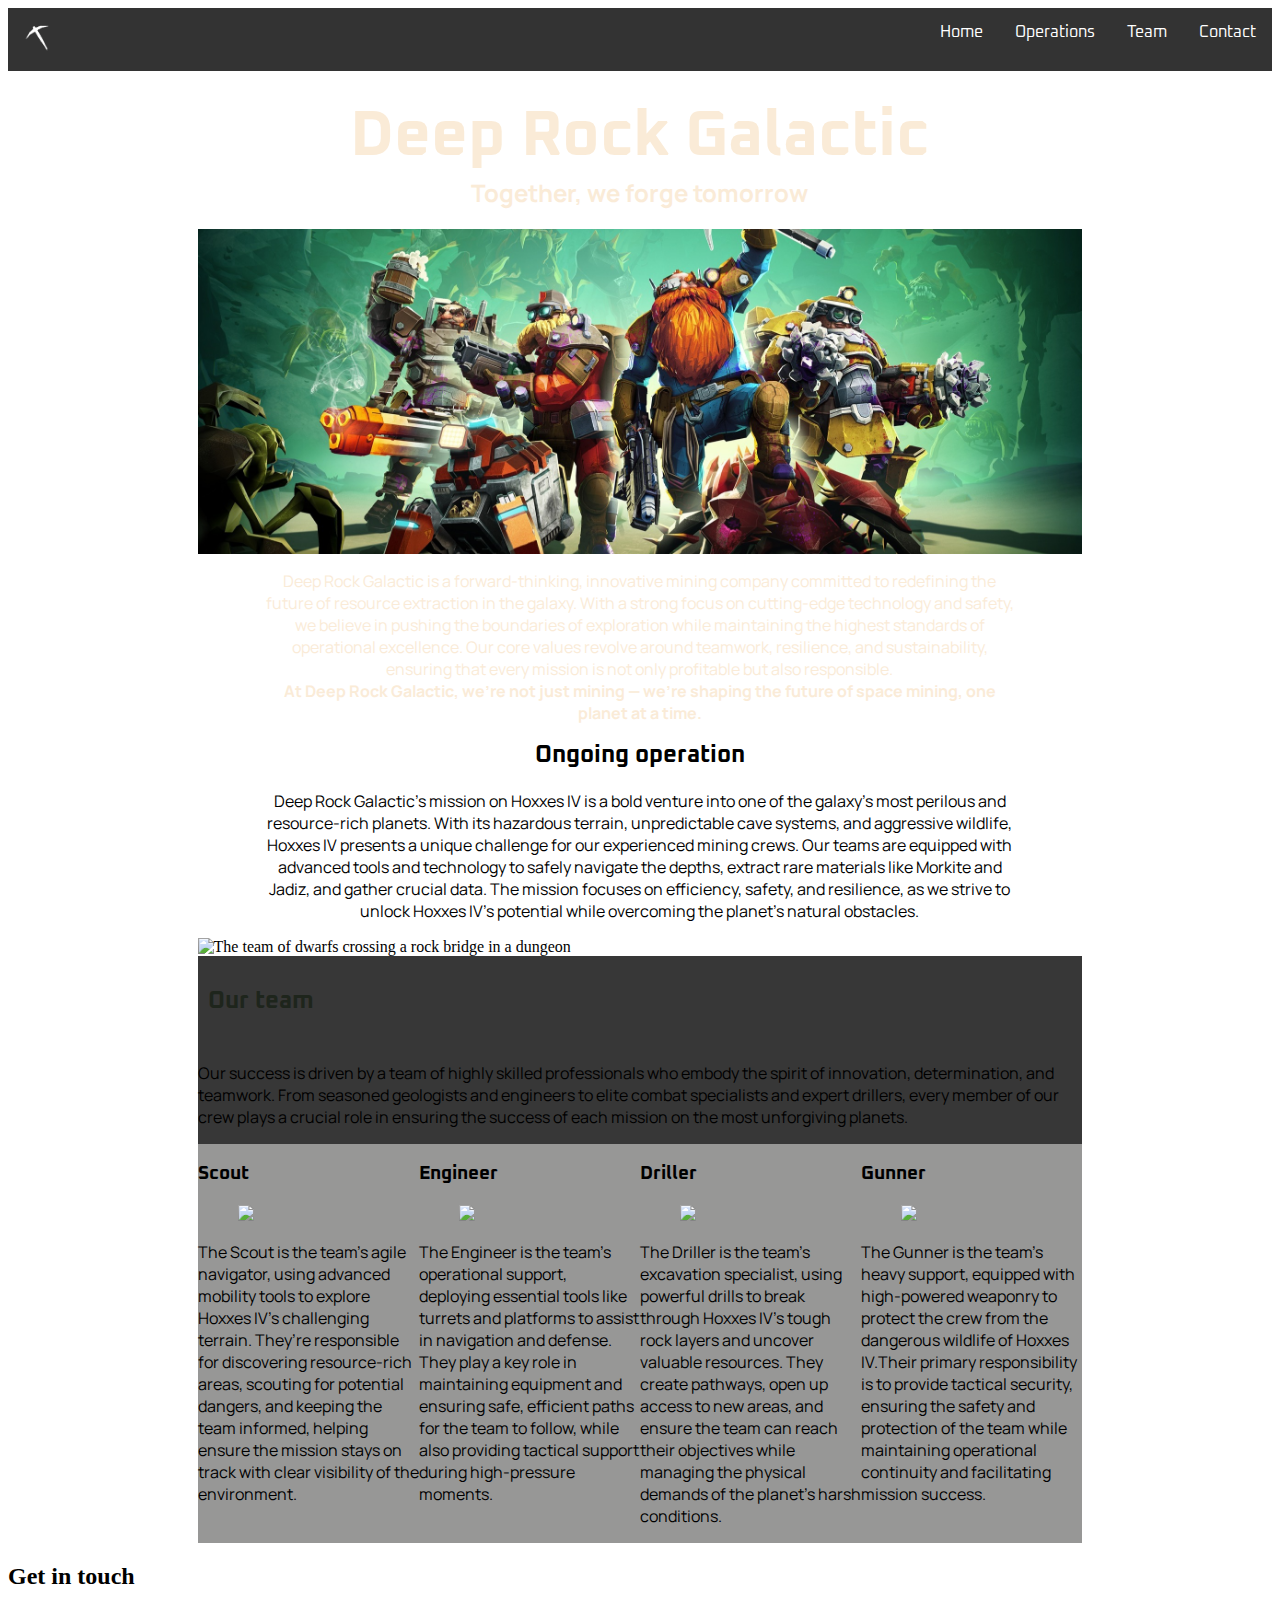
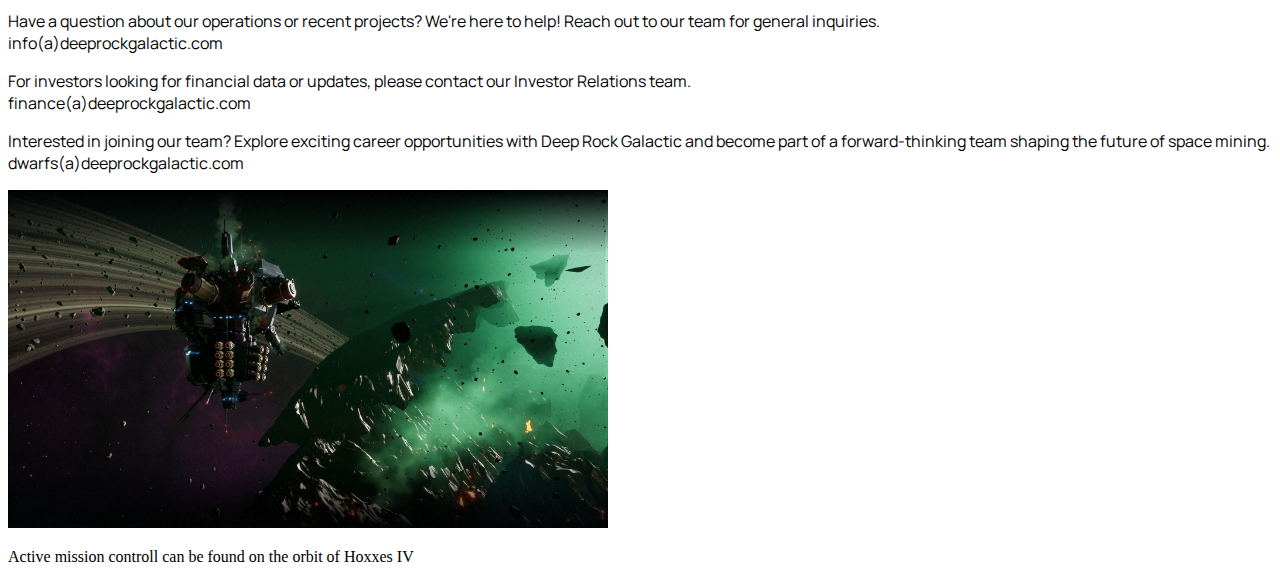
==== index.html @ 721baa06 "article, section" ====
<!DOCTYPE html>
<html lang="en">
  <head>
    <link rel="stylesheet" href="style.css" />
    <meta charset="UTF-8" />
    <meta name="viewport" content="width=device-width, initial-scale=1.0" />
    <link rel="preconnect" href="https://fonts.googleapis.com" />
    <link rel="preconnect" href="https://fonts.gstatic.com" crossorigin />
    <link
      href="https://fonts.googleapis.com/css2?family=Manrope:wght@200..800&family=Oxanium:wght@200..800&display=swap"
      rel="stylesheet"
    />
    <title>Document</title>
  </head>
  <body>

    <!--nav bar-->
    <ul>
      <li class="navlinks"><a href="#contact">Contact</a></li>
      <li class="navlinks"><a href="#team">Team</a></li>
      <li class="navlinks"><a href="#operation">Operations</a></li>
      <li class="navlinks"><a href="#deeprock">Home</a></li>
      <li class="navlinks" style="float: left">
        <a class="logo" href="#deeprock"><img src="logo.png" height="30px" /></a>
      </li>
    </ul>
    <!--header & top img-->
    <div class="header">
      <h1 id="deeprock">Deep Rock Galactic</h1>
      <h2 id="together">Together, we forge tomorrow</h2>
    </div>

    <img
      class="headerpic"
      src="cover05.jpg"
      width="70%"
      alt="Dwarfs of Deep Rock Galactic posing together"
    />
    <!--content-->
    <div class="about">
      <p class="p1">
        Deep Rock Galactic is a forward-thinking, innovative mining company
        committed to redefining the future of resource extraction in the galaxy.
        With a strong focus on cutting-edge technology and safety, we believe in
        pushing the boundaries of exploration while maintaining the highest
        standards of operational excellence. Our core values revolve around
        teamwork, resilience, and sustainability, ensuring that every mission is
        not only profitable but also responsible.
        <br /><strong
          >At Deep Rock Galactic, we’re not just mining — we’re shaping the
          future of space mining, one planet at a time.</strong
        >
      </p>
    </div>
    <h2 id="operation">Ongoing operation</h2>
    <div class="operation">  <p class="p1">
      Deep Rock Galactic's mission on Hoxxes IV is a bold venture into one of
      the galaxy's most perilous and resource-rich planets. With its hazardous
      terrain, unpredictable cave systems, and aggressive wildlife, Hoxxes IV
      presents a unique challenge for our experienced mining crews. Our teams
      are equipped with advanced tools and technology to safely navigate the
      depths, extract rare materials like Morkite and Jadiz, and gather crucial
      data. The mission focuses on efficiency, safety, and resilience, as we
      strive to unlock Hoxxes IV's potential while overcoming the planet’s
      natural obstacles.
    </p></div>


    <img
            class="teampic"
            src="team02.jpg"
            width="70%"
            alt="The team of dwarfs crossing a rock bridge in a dungeon"
    />
    <section class="team_section">
      <h2 id="team">Our team</h2>
      <p class="p1">
        Our success is driven by a team of highly skilled professionals who embody
        the spirit of innovation, determination, and teamwork. From seasoned
        geologists and engineers to elite combat specialists and expert drillers,
        every member of our crew plays a crucial role in ensuring the success of
        each mission on the most unforgiving planets.
      </p>

    <article>
      <h3 class="team">Scout</h3>
        <figure>
            <img src="scout01.PNG">
        </figure>
        <p class="p2">
            The Scout is the team’s agile navigator, using advanced mobility tools to
            explore Hoxxes IV’s challenging terrain. They’re responsible for
            discovering resource-rich areas, scouting for potential dangers, and
            keeping the team informed, helping ensure the mission stays on track with
            clear visibility of the environment.
        </p></article>
  <article>
    <h3 class="team">Engineer</h3>
    <figure>
      <img src="engineer01.png">
    </figure>
    <p class="p2">
      The Engineer is the team’s operational support, deploying essential tools
      like turrets and platforms to assist in navigation and defense. They play
      a key role in maintaining equipment and ensuring safe, efficient paths for
      the team to follow, while also providing tactical support during
      high-pressure moments.
    </p>
  </article>

      <article>
        <h3 class="team">Driller</h3>
        <figure>
          <img src="driller01.PNG">
        </figure>
        <p class="p2">
          The Driller is the team’s excavation specialist, using powerful drills to
          break through Hoxxes IV’s tough rock layers and uncover valuable
          resources. They create pathways, open up access to new areas, and ensure
          the team can reach their objectives while managing the physical demands of
          the planet’s harsh conditions.
        </p></article>
  <article>
    <h3 class="team">Gunner</h3>
    <figure>
      <img src="gunner01.PNG">
    </figure>
    <p class="p2">
      The Gunner is the team’s heavy support, equipped with high-powered
      weaponry to protect the crew from the dangerous wildlife of Hoxxes
      IV.Their primary responsibility is to provide tactical security, ensuring
      the safety and protection of the team while maintaining operational
      continuity and facilitating mission success.
    </p></article>

    </section>

    <section class="contact">
      <h2 id="contact">Get in touch</h2>
      <p class="p1">
        Have a question about our operations or recent projects? We're here to
        help! Reach out to our team for general inquiries.<br />info(a)deeprockgalactic.com
      </p>
      <p class="p1">
        For investors looking for financial data or updates, please contact our
        Investor Relations team.<br />finance(a)deeprockgalactic.com
      </p>
      <p class="p1">
        Interested in joining our team? Explore exciting career opportunities with
        Deep Rock Galactic and become part of a forward-thinking team shaping the
        future of space mining.<br />dwarfs(a)deeprockgalactic.com
      </p>
      <img
              src="cover02.jpg"
              width="600px"
              alt="Deep Rock Galactic Spacerig is located on the orbit of Hoxxes IV"
      />
      <p class="smallprint">
        Active mission controll can be found on the orbit of Hoxxes IV
      </p>
    </section>

  </body>
</html>
---- style.css ----
body {
  background-image: url("background02.jpg");
  background-repeat: repeat;
}
ul {
  list-style-type: none;
  margin: 0;
  padding: 0;
  overflow: hidden;
  background-color: #333;
}

li.navlinks {
  float: right;
}

li a {
  font-family: "Oxanium", sans-serif;
  display: block;
  color: white;
  text-align: center;
  padding: 14px 16px;
  text-decoration: none;
}

li a.logo{
  float:left
}

li a:hover:not(.active) {
  background-color: #264237;
}

.active {
  background-color: #264237;
}


.p1{
  font-family: "Manrope", sans-serif;
}



.header {
  width: 70%;
  margin:auto;
  padding-top: 2%;
  background-color: rgba(255, 0, 0, 0);

#deeprock {
  background-color: rgba(0, 255, 255, 0);
    text-align: center;
    font-family: "Oxanium", sans-serif;
    font-size:5vw;
    margin: auto;
  color: antiquewhite;
  }
#together {
  background-color: rgba(255, 228, 196, 0);
text-align: center;
font-family: "Manrope", sans-serif;
font: size 1.5vw;
margin-top: 0%;
  color: antiquewhite;

}

}
img.headerpic {
  display: block;
  margin-left: auto;
  margin-right: auto 
  
}

.about{
  width: 60%;
  margin:auto;
  margin-top: 1%;
  background-color: rgba(255, 0, 0, 0);
  text-align: center;
  color: antiquewhite;

}

.operation{
  width: 60%;
  margin:auto;
  margin-top: 1%;
  background-color: rgba(255, 0, 0, 0);
  text-align: center;
}

#operation {
  background-color: rgba(255, 228, 196, 0);
  text-align: center;
  font-family: "Oxanium", sans-serif;
  font: size 1.5vw;
  margin-top: 0%;
}
img.teampic {
  display: block;
  margin-left: auto;
  margin-right: auto

}

section.team_section{
  width: 70%;
  margin:auto;
  background-color: rgb(55, 55, 55);
  flex-wrap: wrap;
  display: flex;
}
#team {
  font-family: "Oxanium", sans-serif;
  color: #1e251c;
  width: 100%;
  padding: 10px;
}
  .p2 {
    font-family: "Manrope", sans-serif;

  }
figure{
  background-image: url("background02.JPG");
}

article{
  background-color: #979796;
  width:25%;
}

h3.team{
  font-family: "Oxanium", sans-serif;
}
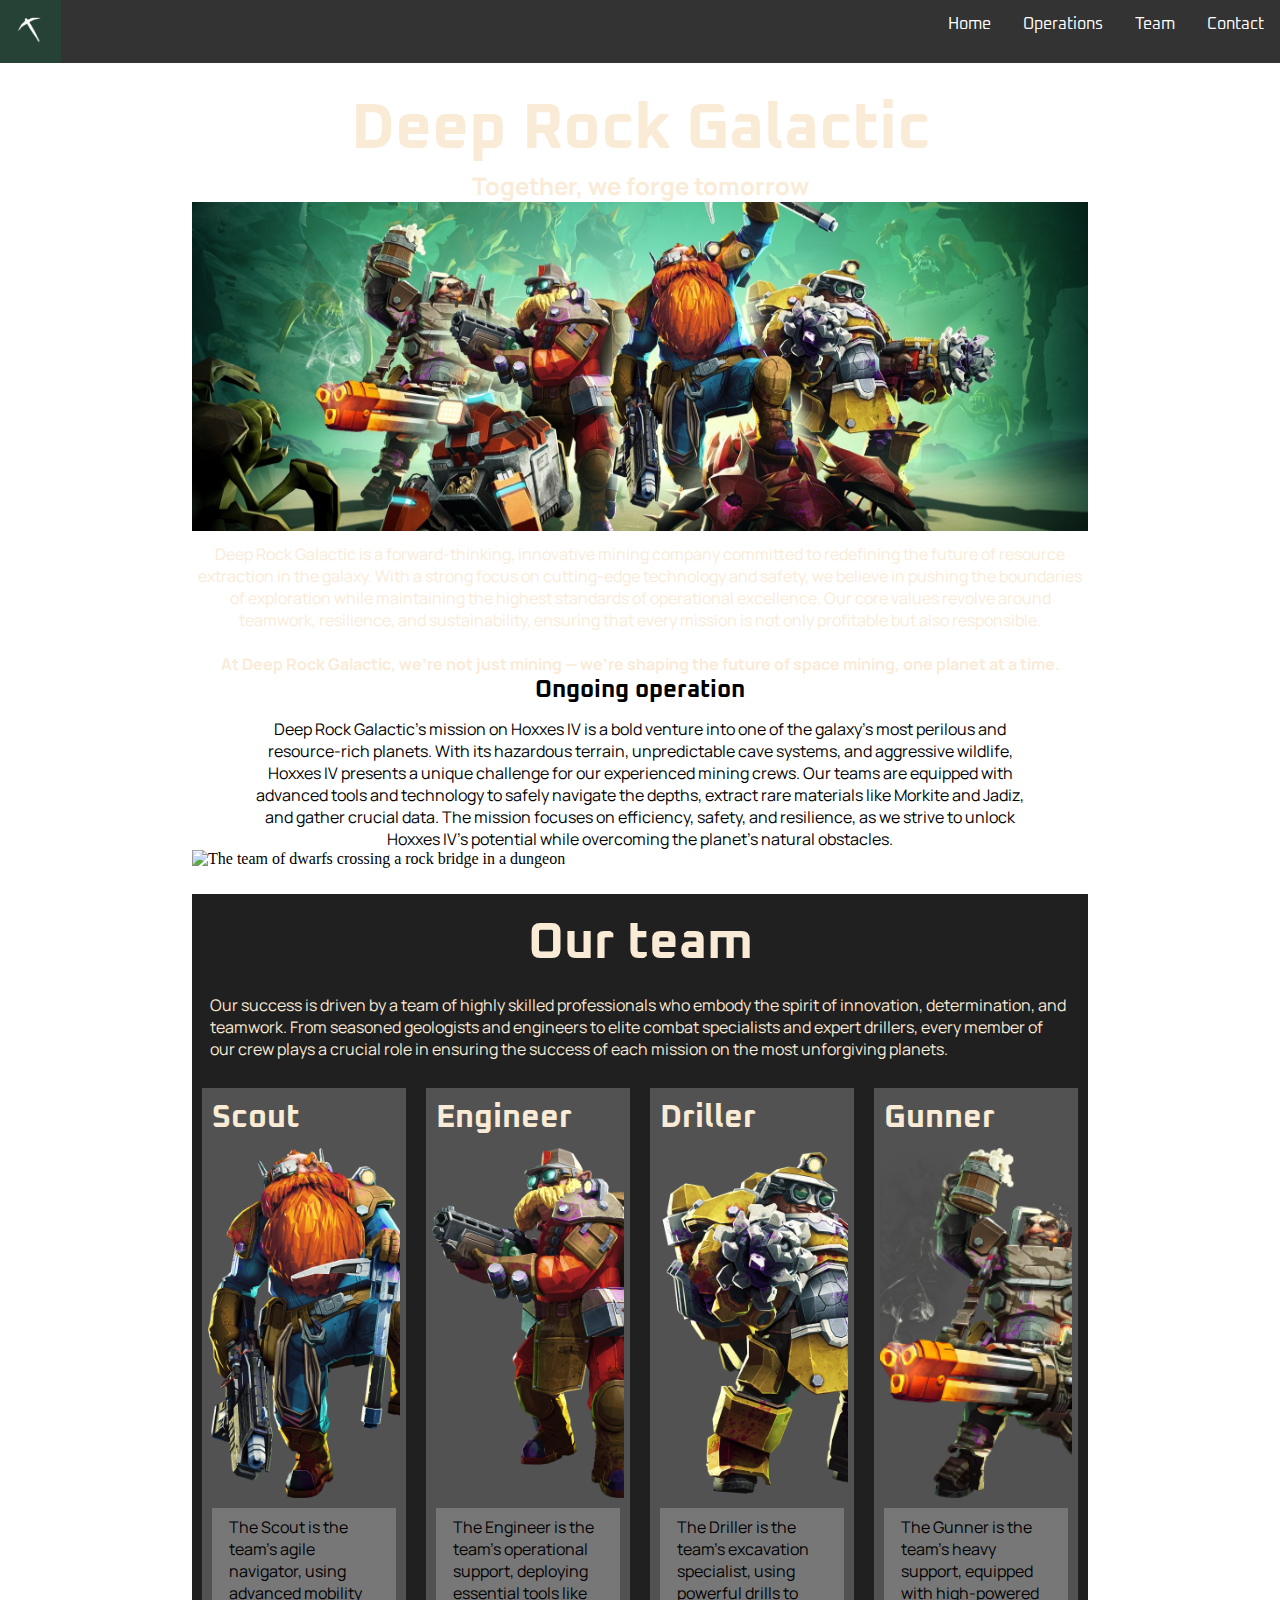
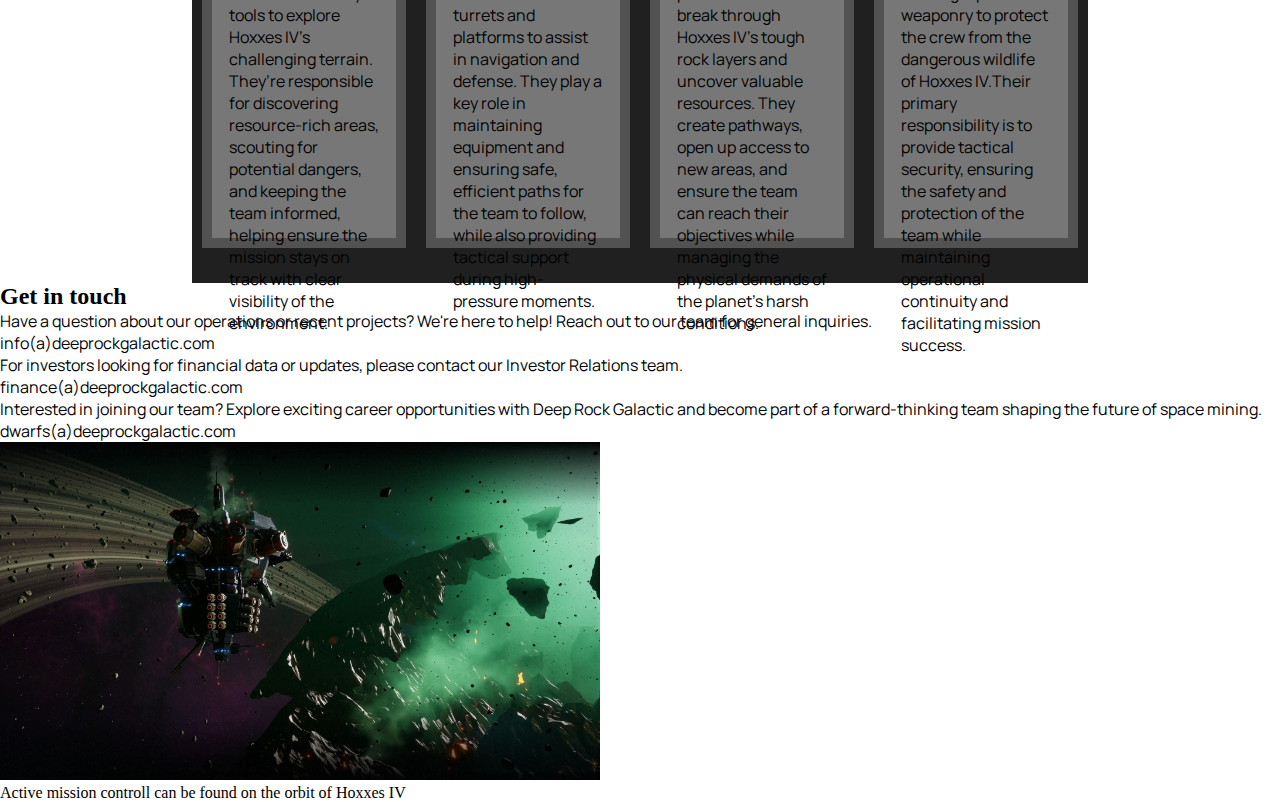
==== commit ae4f98a9: "team" ====
--- a/index.html
+++ b/index.html
@@ -13,7 +13,6 @@
     <title>Document</title>
   </head>
   <body>
-
     <!--nav bar-->
     <ul>
       <li class="navlinks"><a href="#contact">Contact</a></li>
@@ -21,7 +20,9 @@
       <li class="navlinks"><a href="#operation">Operations</a></li>
       <li class="navlinks"><a href="#deeprock">Home</a></li>
       <li class="navlinks" style="float: left">
-        <a class="logo" href="#deeprock"><img src="logo.png" height="30px" /></a>
+        <a class="logo" href="#deeprock"
+          ><img src="logo.png" height="30px"
+        /></a>
       </li>
     </ul>
     <!--header & top img-->
@@ -46,95 +47,90 @@
         standards of operational excellence. Our core values revolve around
         teamwork, resilience, and sustainability, ensuring that every mission is
         not only profitable but also responsible.
-        <br /><strong
+        <br><br /><strong
           >At Deep Rock Galactic, we’re not just mining — we’re shaping the
           future of space mining, one planet at a time.</strong
         >
       </p>
     </div>
     <h2 id="operation">Ongoing operation</h2>
-    <div class="operation">  <p class="p1">
-      Deep Rock Galactic's mission on Hoxxes IV is a bold venture into one of
-      the galaxy's most perilous and resource-rich planets. With its hazardous
-      terrain, unpredictable cave systems, and aggressive wildlife, Hoxxes IV
-      presents a unique challenge for our experienced mining crews. Our teams
-      are equipped with advanced tools and technology to safely navigate the
-      depths, extract rare materials like Morkite and Jadiz, and gather crucial
-      data. The mission focuses on efficiency, safety, and resilience, as we
-      strive to unlock Hoxxes IV's potential while overcoming the planet’s
-      natural obstacles.
-    </p></div>
-
+    <div class="operation">
+      <p class="p1">
+        Deep Rock Galactic's mission on Hoxxes IV is a bold venture into one of
+        the galaxy's most perilous and resource-rich planets. With its hazardous
+        terrain, unpredictable cave systems, and aggressive wildlife, Hoxxes IV
+        presents a unique challenge for our experienced mining crews. Our teams
+        are equipped with advanced tools and technology to safely navigate the
+        depths, extract rare materials like Morkite and Jadiz, and gather
+        crucial data. The mission focuses on efficiency, safety, and resilience,
+        as we strive to unlock Hoxxes IV's potential while overcoming the
+        planet’s natural obstacles.
+      </p>
+    </div>
 
     <img
-            class="teampic"
-            src="team02.jpg"
-            width="70%"
-            alt="The team of dwarfs crossing a rock bridge in a dungeon"
+      class="teampic"
+      src="team02.jpg"
+      width="70%"
+      alt="The team of dwarfs crossing a rock bridge in a dungeon"
     />
-    <section class="team_section">
-      <h2 id="team">Our team</h2>
-      <p class="p1">
-        Our success is driven by a team of highly skilled professionals who embody
-        the spirit of innovation, determination, and teamwork. From seasoned
-        geologists and engineers to elite combat specialists and expert drillers,
-        every member of our crew plays a crucial role in ensuring the success of
-        each mission on the most unforgiving planets.
+    <div class="our_team">
+      <h2 class="team">Our team</h2>
+      <p class="p2">
+        Our success is driven by a team of highly skilled professionals who
+        embody the spirit of innovation, determination, and teamwork. From
+        seasoned geologists and engineers to elite combat specialists and expert
+        drillers, every member of our crew plays a crucial role in ensuring the
+        success of each mission on the most unforgiving planets.
       </p>
+      <section class="team_container">
+        <article class="team_member">
+          <h3 class="team">Scout</h3>
+          <div class="image dwarf01"></div>
+          <p class="introduction">
+            The Scout is the team’s agile navigator, using advanced mobility
+            tools to explore Hoxxes IV’s challenging terrain. They’re
+            responsible for discovering resource-rich areas, scouting for
+            potential dangers, and keeping the team informed, helping ensure the
+            mission stays on track with clear visibility of the environment.
+          </p>
+        </article>
+        <article class="team_member">
+          <h3 class="team">Engineer</h3>
+          <div class="image dwarf02"></div>
+          <p class="introduction">
+            The Engineer is the team’s operational support, deploying essential
+            tools like turrets and platforms to assist in navigation and
+            defense. They play a key role in maintaining equipment and ensuring
+            safe, efficient paths for the team to follow, while also providing
+            tactical support during high-pressure moments.
+          </p>
+        </article>
 
-    <article>
-      <h3 class="team">Scout</h3>
-        <figure>
-            <img src="scout01.PNG">
-        </figure>
-        <p class="p2">
-            The Scout is the team’s agile navigator, using advanced mobility tools to
-            explore Hoxxes IV’s challenging terrain. They’re responsible for
-            discovering resource-rich areas, scouting for potential dangers, and
-            keeping the team informed, helping ensure the mission stays on track with
-            clear visibility of the environment.
-        </p></article>
-  <article>
-    <h3 class="team">Engineer</h3>
-    <figure>
-      <img src="engineer01.png">
-    </figure>
-    <p class="p2">
-      The Engineer is the team’s operational support, deploying essential tools
-      like turrets and platforms to assist in navigation and defense. They play
-      a key role in maintaining equipment and ensuring safe, efficient paths for
-      the team to follow, while also providing tactical support during
-      high-pressure moments.
-    </p>
-  </article>
-
-      <article>
-        <h3 class="team">Driller</h3>
-        <figure>
-          <img src="driller01.PNG">
-        </figure>
-        <p class="p2">
-          The Driller is the team’s excavation specialist, using powerful drills to
-          break through Hoxxes IV’s tough rock layers and uncover valuable
-          resources. They create pathways, open up access to new areas, and ensure
-          the team can reach their objectives while managing the physical demands of
-          the planet’s harsh conditions.
-        </p></article>
-  <article>
-    <h3 class="team">Gunner</h3>
-    <figure>
-      <img src="gunner01.PNG">
-    </figure>
-    <p class="p2">
-      The Gunner is the team’s heavy support, equipped with high-powered
-      weaponry to protect the crew from the dangerous wildlife of Hoxxes
-      IV.Their primary responsibility is to provide tactical security, ensuring
-      the safety and protection of the team while maintaining operational
-      continuity and facilitating mission success.
-    </p></article>
-
-    </section>
-
+        <article class="team_member">
+          <h3 class="team">Driller</h3>
+          <div class="image dwarf03"></div>
+          <p class="introduction">
+            The Driller is the team’s excavation specialist, using powerful
+            drills to break through Hoxxes IV’s tough rock layers and uncover
+            valuable resources. They create pathways, open up access to new
+            areas, and ensure the team can reach their objectives while managing
+            the physical demands of the planet’s harsh conditions.
+          </p>
+        </article>
+        <article class="team_member">
+          <h3 class="team">Gunner</h3>
+          <div class="image dwarf04"></div>
+          <p class="introduction">
+            The Gunner is the team’s heavy support, equipped with high-powered
+            weaponry to protect the crew from the dangerous wildlife of Hoxxes
+            IV.Their primary responsibility is to provide tactical security,
+            ensuring the safety and protection of the team while maintaining
+            operational continuity and facilitating mission success.
+          </p>
+        </article>
+      </section>
+    </div>
     <section class="contact">
       <h2 id="contact">Get in touch</h2>
       <p class="p1">
@@ -146,19 +142,18 @@
         Investor Relations team.<br />finance(a)deeprockgalactic.com
       </p>
       <p class="p1">
-        Interested in joining our team? Explore exciting career opportunities with
-        Deep Rock Galactic and become part of a forward-thinking team shaping the
-        future of space mining.<br />dwarfs(a)deeprockgalactic.com
+        Interested in joining our team? Explore exciting career opportunities
+        with Deep Rock Galactic and become part of a forward-thinking team
+        shaping the future of space mining.<br />dwarfs(a)deeprockgalactic.com
       </p>
       <img
-              src="cover02.jpg"
-              width="600px"
-              alt="Deep Rock Galactic Spacerig is located on the orbit of Hoxxes IV"
+        src="cover02.jpg"
+        width="600px"
+        alt="Deep Rock Galactic Spacerig is located on the orbit of Hoxxes IV"
       />
       <p class="smallprint">
         Active mission controll can be found on the orbit of Hoxxes IV
       </p>
     </section>
-
   </body>
 </html>
--- a/style.css
+++ b/style.css
@@ -1,3 +1,8 @@
+*{
+  padding: 0;
+  margin:0;
+  box-sizing: border-box;
+}
 body {
   background-image: url("background02.jpg");
   background-repeat: repeat;
@@ -43,11 +48,10 @@
 
 
 .header {
-  width: 70%;
+  width: 80%;
   margin:auto;
   padding-top: 2%;
-  background-color: rgba(255, 0, 0, 0);
-
+}
 #deeprock {
   background-color: rgba(0, 255, 255, 0);
     text-align: center;
@@ -66,7 +70,6 @@
 
 }
 
-}
 img.headerpic {
   display: block;
   margin-left: auto;
@@ -75,7 +78,7 @@
 }
 
 .about{
-  width: 60%;
+  width: 70%;
   margin:auto;
   margin-top: 1%;
   background-color: rgba(255, 0, 0, 0);
@@ -106,33 +109,82 @@
 
 }
 
-section.team_section{
-  width: 70%;
-  margin:auto;
-  background-color: rgb(55, 55, 55);
-  flex-wrap: wrap;
-  display: flex;
+.our_team{
+width:70%;
+display: flex;
+flex-wrap: wrap;
+background-color: #202020;
+margin:auto;
+margin-top:2%;
+padding-bottom: 2%;
+box-sizing: border-box;
+
 }
-#team {
+h2.team{
   font-family: "Oxanium", sans-serif;
-  color: #1e251c;
+  color: antiquewhite;
+  margin: auto;
+  font-size: 4vw;
+  padding-top: 2%;
+}
+
+h3.team {
+  font-family: "Oxanium", sans-serif;
+  color: antiquewhite;
   width: 100%;
   padding: 10px;
+  font-size: 2rem;
 }
   .p2 {
+    color: antiquewhite;
     font-family: "Manrope", sans-serif;
-
+      width:100%;
+      padding:2%
   }
-figure{
-  background-image: url("background02.JPG");
+  
+  
+.introduction{
+  height:330px;
+  font-family: "Manrope", sans-serif;
+  margin: 5%;
+  padding: 8%;
+  padding-top: 4%;
+  background-color: rgb(119, 119, 119);
 }
 
-article{
-  background-color: #979796;
-  width:25%;
+section.team_container{
+  display:flex;
+  justify-content: center;
+  flex-wrap: wrap;
+  justify-content: flex-start;
+  width:100%
 }
 
-h3.team{
-  font-family: "Oxanium", sans-serif;
+article.team_member{
+  background-color: #525252;
+  flex: 1 1 22%;
+  min-width: 200px; 
+  margin:10px;
 }
 
+.image{
+  height: 350px;
+  margin-bottom: 5%;
+  margin-left: 3%;
+  margin-right: 3%;
+  background-size: cover;
+}
+
+.dwarf01{
+  background-image: url(scout01.PNG);
+}
+
+.dwarf02{
+  background-image: url(engineer01.PNG);
+}
+.dwarf03{
+  background-image: url(driller01.PNG);
+}
+.dwarf04{
+  background-image: url(gunner01.PNG);
+}
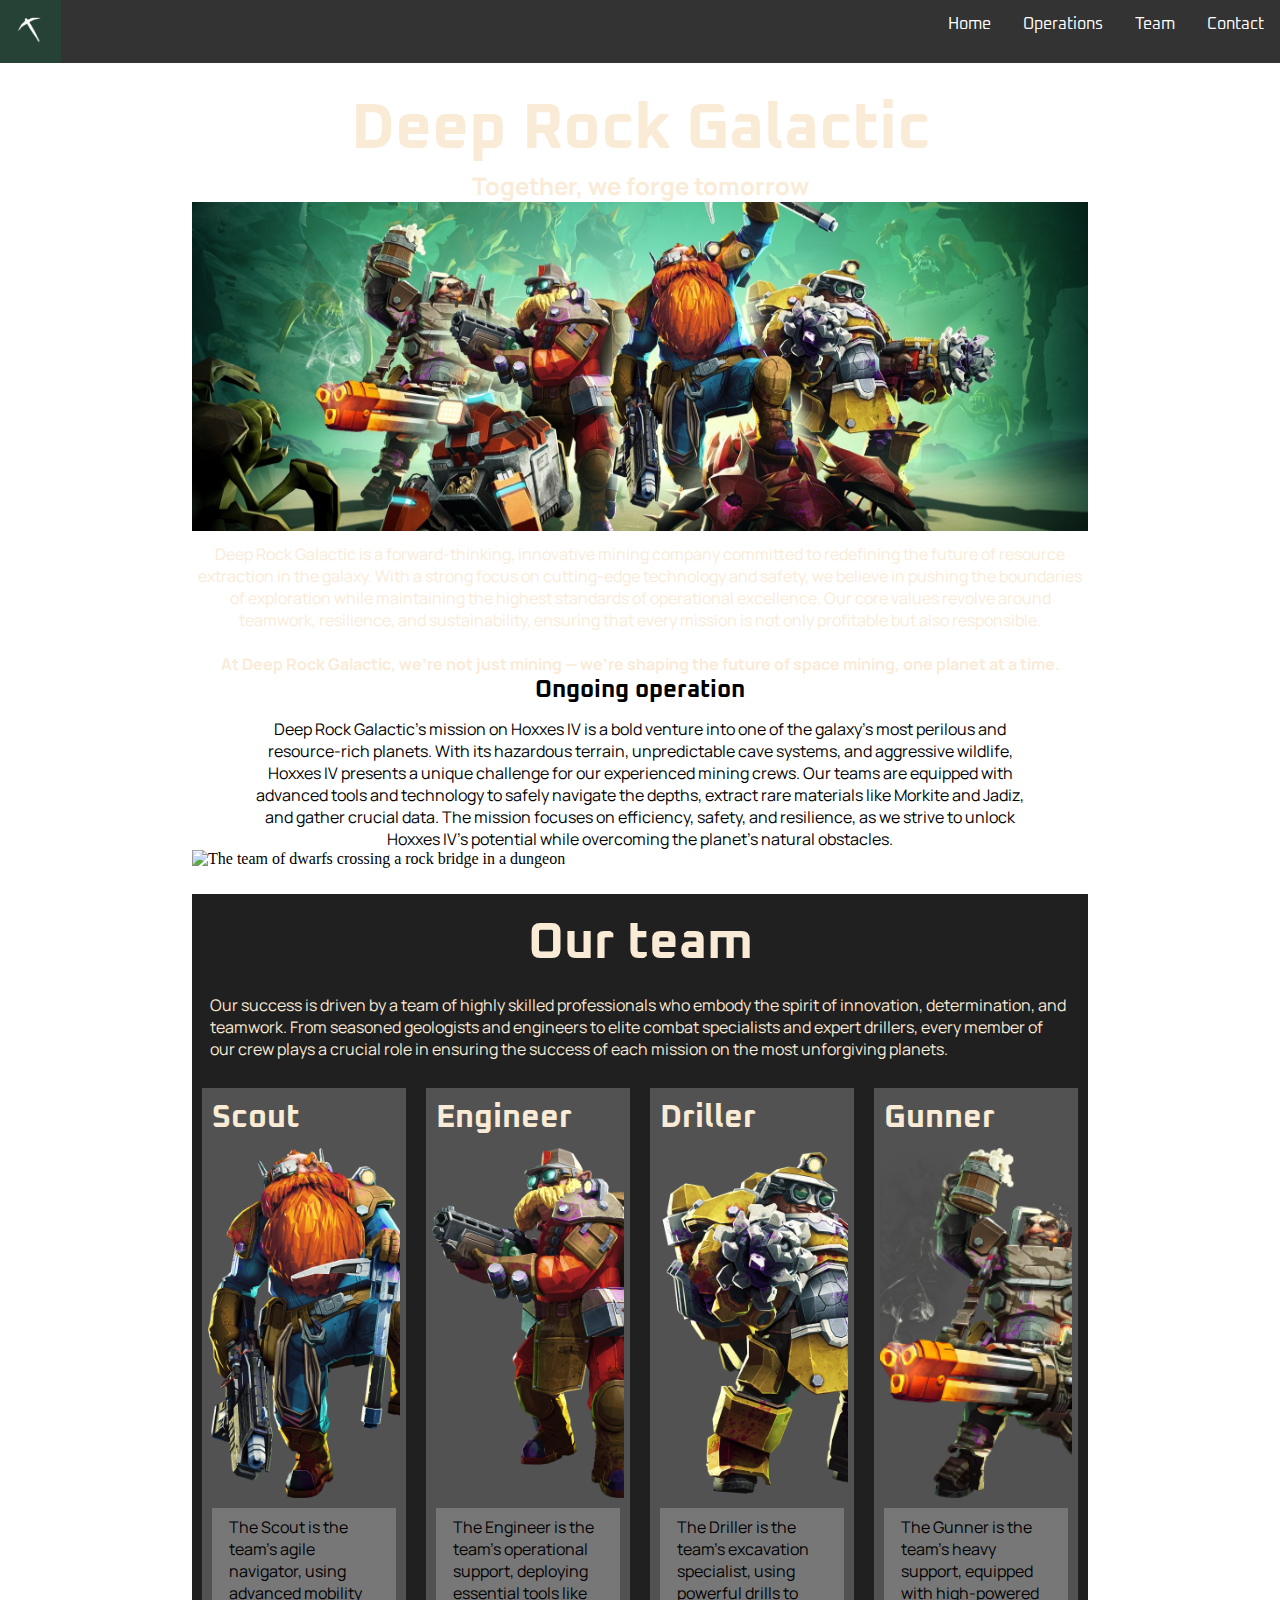
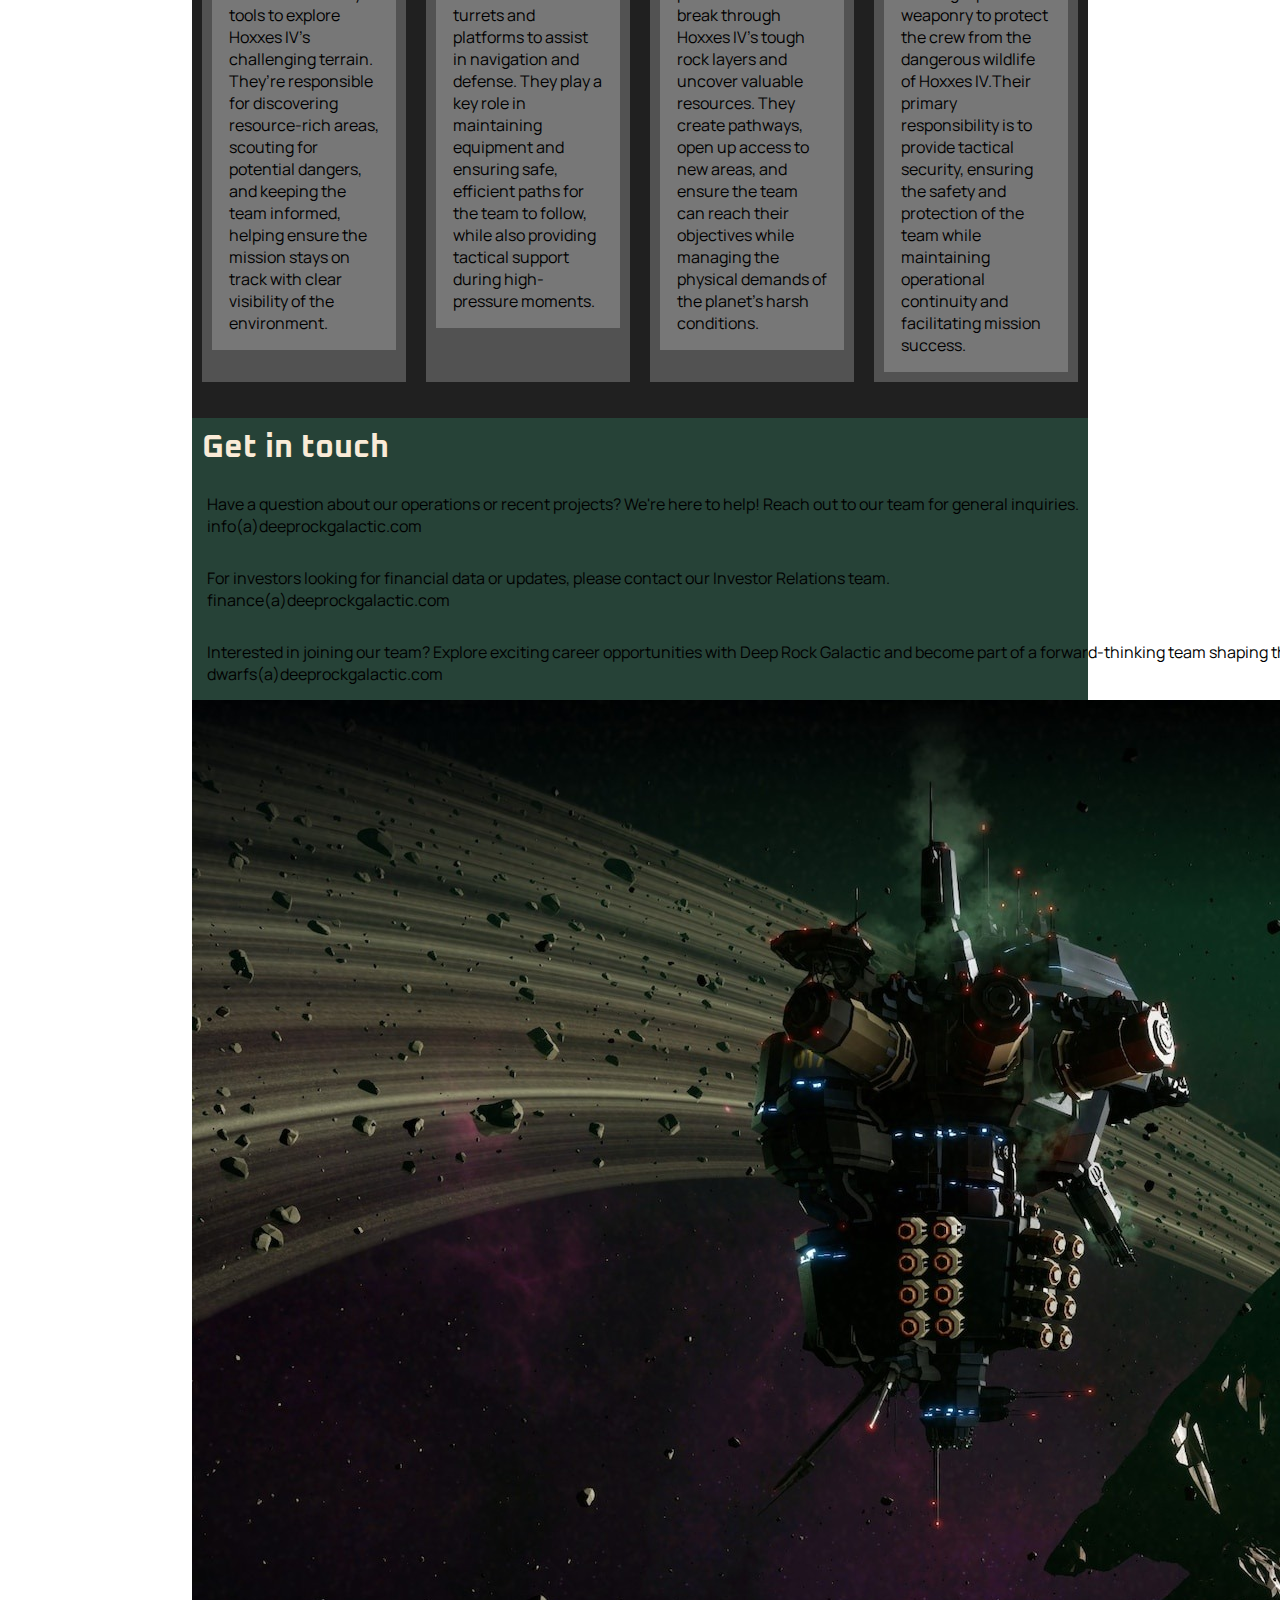
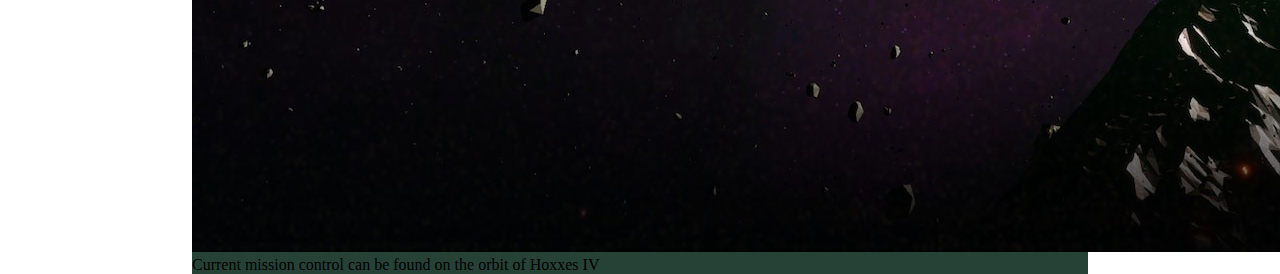
==== commit 66949bd5: "article, section: contact" ====
--- a/index.html
+++ b/index.html
@@ -132,28 +132,27 @@
       </section>
     </div>
     <section class="contact">
-      <h2 id="contact">Get in touch</h2>
-      <p class="p1">
+      <article class="concact">
+      <h2 class="contact">Get in touch</h2>
+      <p class="contact01">
         Have a question about our operations or recent projects? We're here to
         help! Reach out to our team for general inquiries.<br />info(a)deeprockgalactic.com
       </p>
-      <p class="p1">
+      <p class="contact01">
         For investors looking for financial data or updates, please contact our
         Investor Relations team.<br />finance(a)deeprockgalactic.com
       </p>
-      <p class="p1">
+      <p class="contact01">
         Interested in joining our team? Explore exciting career opportunities
         with Deep Rock Galactic and become part of a forward-thinking team
         shaping the future of space mining.<br />dwarfs(a)deeprockgalactic.com
       </p>
-      <img
-        src="cover02.jpg"
-        width="600px"
-        alt="Deep Rock Galactic Spacerig is located on the orbit of Hoxxes IV"
-      />
-      <p class="smallprint">
-        Active mission controll can be found on the orbit of Hoxxes IV
-      </p>
+      <figure class="contact">
+      <img src="cover02.jpg" alt="Deep Rock Galactic mission controll on the orbit of Hoxxes IV">
+
+      <figcaption>Current mission control can be found on the orbit of Hoxxes IV</figcaption>
+      </figure>
+      </article>
     </section>
   </body>
 </html>
--- a/style.css
+++ b/style.css
@@ -144,7 +144,7 @@
   
   
 .introduction{
-  height:330px;
+  height: calc(article.team_member + 20px);
   font-family: "Manrope", sans-serif;
   margin: 5%;
   padding: 8%;
@@ -188,3 +188,28 @@
 .dwarf04{
   background-image: url(gunner01.PNG);
 }
+
+section.contact{
+  width: 70%;
+  background-color: #264237;
+  flex-wrap: wrap;
+  margin:auto;
+  display: flex;
+}
+
+h2.contact{
+  font-family: "Oxanium", sans-serif;
+  color: antiquewhite;
+  width: 100%;
+  padding: 10px;
+  font-size: 2rem;
+}
+
+figure.contact{
+
+}
+
+p.contact01{
+  font-family: "Manrope", sans-serif;
+  padding:15px;
+}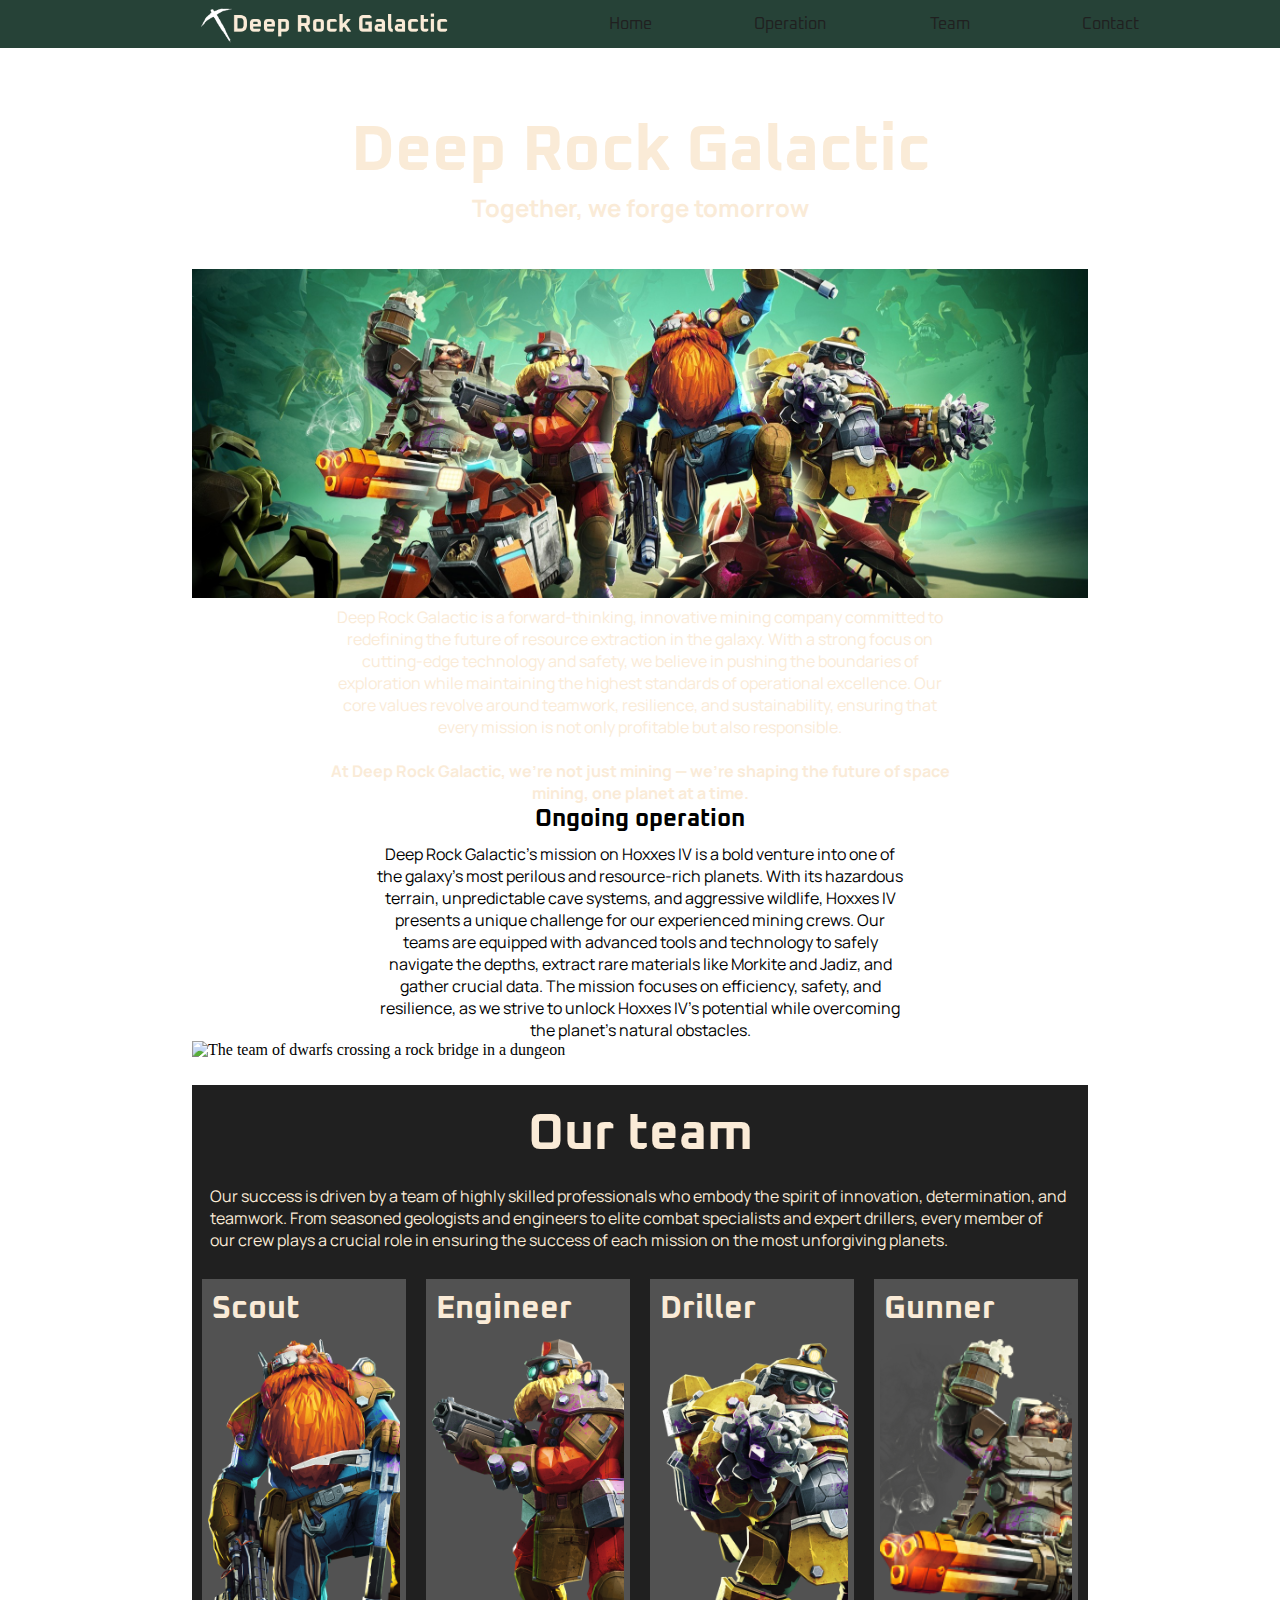
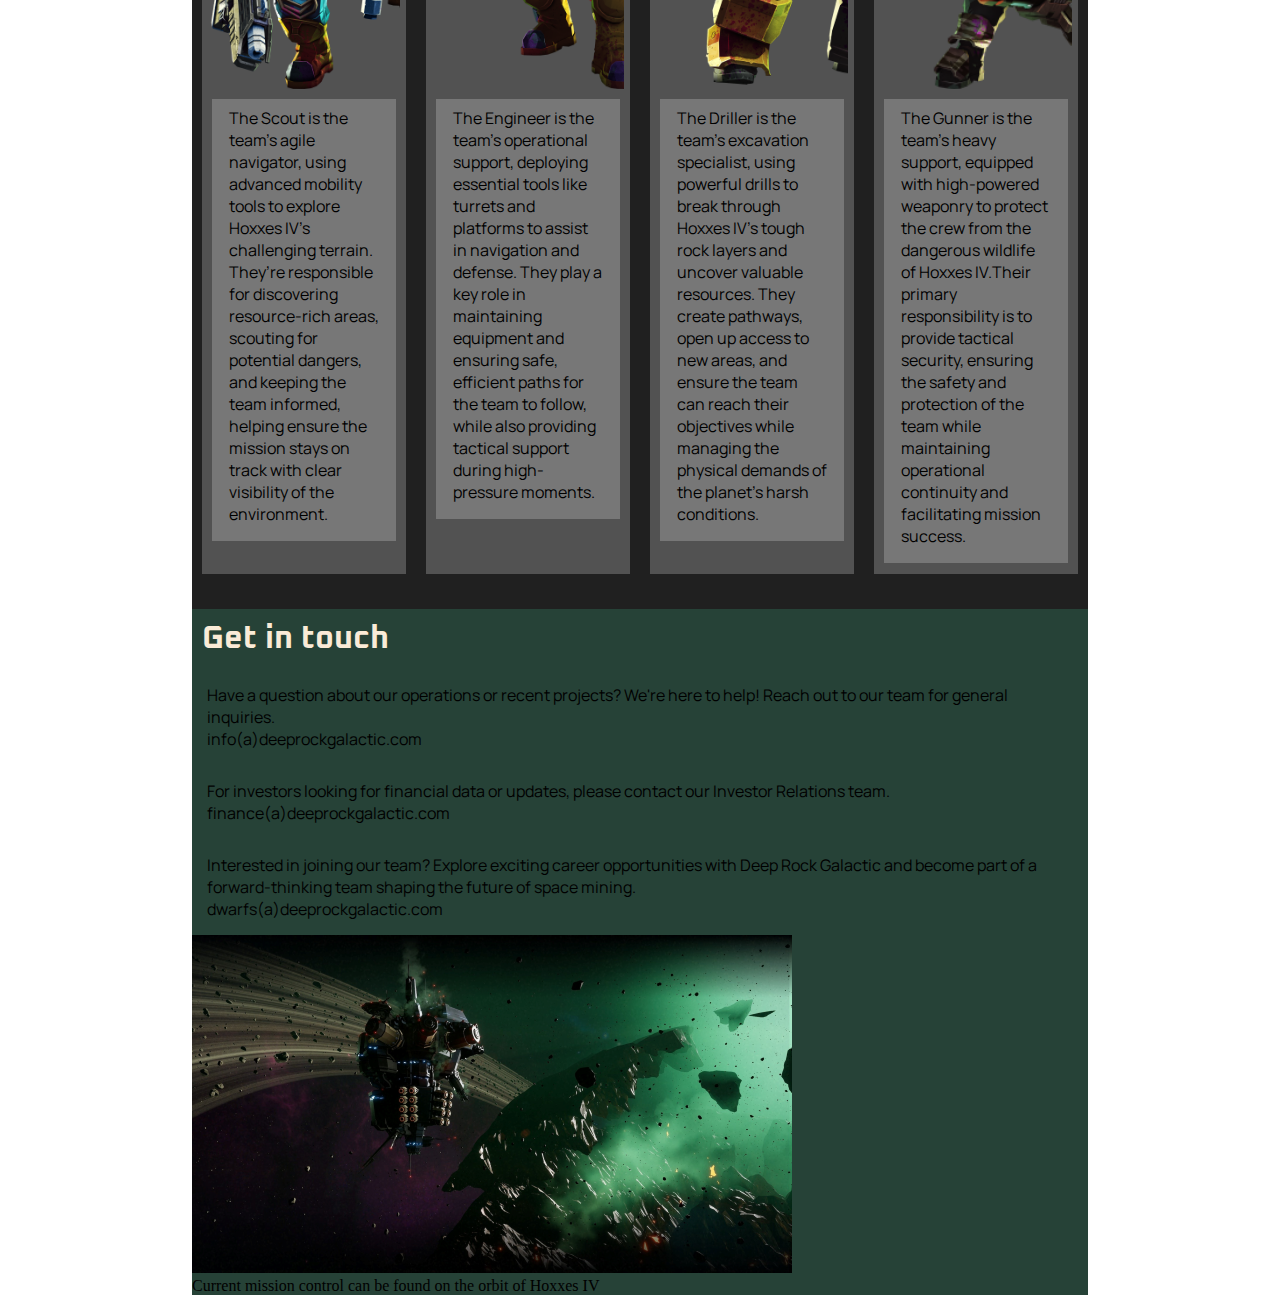
==== commit f3f7035b: "navbar, links" ====
--- a/index.html
+++ b/index.html
@@ -13,26 +13,32 @@
     <title>Document</title>
   </head>
   <body>
+    <div class="topmenu_container">
+    <div class="container">
+    <header>
+    <h1><a href="https://www.deeprockgalactic.com" target="_blank" ><img src="logo02.png"></h1></a>
     <!--nav bar-->
-    <ul>
-      <li class="navlinks"><a href="#contact">Contact</a></li>
-      <li class="navlinks"><a href="#team">Team</a></li>
-      <li class="navlinks"><a href="#operation">Operations</a></li>
-      <li class="navlinks"><a href="#deeprock">Home</a></li>
-      <li class="navlinks" style="float: left">
-        <a class="logo" href="#deeprock"
-          ><img src="logo.png" height="30px"
-        /></a>
-      </li>
-    </ul>
-    <!--header & top img-->
-    <div class="header">
-      <h1 id="deeprock">Deep Rock Galactic</h1>
+    <nav>
+      <ul>
+        
+        <li><a href="#deeprock">Home</a></li>
+        <li><a href="#operation">Operation</a></li>
+        <li><a href="#team">Team</a></li>
+        <li><a href="#contact">Contact</a></li>
+      </ul>
+    </nav>
+  </header>
+  </div>
+</div>
+<section class="main">
+    <!--top img-->
+    <div class="title">
+      <h2 id="deeprock">Deep Rock Galactic</h1>
       <h2 id="together">Together, we forge tomorrow</h2>
     </div>
 
     <img
-      class="headerpic"
+      class="titlepic"
       src="cover05.jpg"
       width="70%"
       alt="Dwarfs of Deep Rock Galactic posing together"
@@ -47,7 +53,7 @@
         standards of operational excellence. Our core values revolve around
         teamwork, resilience, and sustainability, ensuring that every mission is
         not only profitable but also responsible.
-        <br><br /><strong
+        <br /><br /><strong
           >At Deep Rock Galactic, we’re not just mining — we’re shaping the
           future of space mining, one planet at a time.</strong
         >
@@ -74,8 +80,9 @@
       width="70%"
       alt="The team of dwarfs crossing a rock bridge in a dungeon"
     />
+  </section>
     <div class="our_team">
-      <h2 class="team">Our team</h2>
+      <h2 id="team">Our team</h2>
       <p class="p2">
         Our success is driven by a team of highly skilled professionals who
         embody the spirit of innovation, determination, and teamwork. From
@@ -133,25 +140,30 @@
     </div>
     <section class="contact">
       <article class="concact">
-      <h2 class="contact">Get in touch</h2>
-      <p class="contact01">
-        Have a question about our operations or recent projects? We're here to
-        help! Reach out to our team for general inquiries.<br />info(a)deeprockgalactic.com
-      </p>
-      <p class="contact01">
-        For investors looking for financial data or updates, please contact our
-        Investor Relations team.<br />finance(a)deeprockgalactic.com
-      </p>
-      <p class="contact01">
-        Interested in joining our team? Explore exciting career opportunities
-        with Deep Rock Galactic and become part of a forward-thinking team
-        shaping the future of space mining.<br />dwarfs(a)deeprockgalactic.com
-      </p>
-      <figure class="contact">
-      <img src="cover02.jpg" alt="Deep Rock Galactic mission controll on the orbit of Hoxxes IV">
+        <h2 id="contact">Get in touch</h2>
+        <p class="contact01">
+          Have a question about our operations or recent projects? We're here to
+          help! Reach out to our team for general inquiries.<br />info(a)deeprockgalactic.com
+        </p>
+        <p class="contact01">
+          For investors looking for financial data or updates, please contact
+          our Investor Relations team.<br />finance(a)deeprockgalactic.com
+        </p>
+        <p class="contact01">
+          Interested in joining our team? Explore exciting career opportunities
+          with Deep Rock Galactic and become part of a forward-thinking team
+          shaping the future of space mining.<br />dwarfs(a)deeprockgalactic.com
+        </p>
+        <figure class="contact">
+          <img
+            src="cover02.png"
+            alt="Deep Rock Galactic mission controll on the orbit of Hoxxes IV"
+          />
 
-      <figcaption>Current mission control can be found on the orbit of Hoxxes IV</figcaption>
-      </figure>
+          <figcaption>
+            Current mission control can be found on the orbit of Hoxxes IV
+          </figcaption>
+        </figure>
       </article>
     </section>
   </body>
--- a/style.css
+++ b/style.css
@@ -7,58 +7,99 @@
   background-image: url("background02.jpg");
   background-repeat: repeat;
 }
+.topmenu_container{
+  position: sticky;
+  top: 0;
+  display: flex;
+  background-color:#264237;
+  height: 3rem;
+  width: 100%;
+  overflow:hidden;
+  
+}
+
+header{
+  display: flex;
+  
+  
+}
+.container{
+  float:top;
+  width: 70%;
+  margin: auto;
+}
+h1{
+  height:3rem;
+  justify-content: space-between;
+  width: 40%;
+  overflow: hidden;
+
+}
+h1 img{
+  padding:5px;
+  height:3rem;
+  justify-content: space-between;
+}
+
+nav{
+  width: 60%;
+
+}
 ul {
+  
+  display:flex;
   list-style-type: none;
-  margin: 0;
-  padding: 0;
-  overflow: hidden;
-  background-color: #333;
-}
-
-li.navlinks {
-  float: right;
-}
+  justify-content:space-between;
+  background-color: #264237;
+  width:100%;
+}
+
 
 li a {
   font-family: "Oxanium", sans-serif;
-  display: block;
-  color: white;
-  text-align: center;
-  padding: 14px 16px;
+  background-color: #264237;
+  color: #202020;
+  width: 10rem;
+  display:block;
+  text-align: center;
+  line-height: 3rem;
   text-decoration: none;
 }
 
-li a.logo{
-  float:left
-}
 
 li a:hover:not(.active) {
-  background-color: #264237;
+  background-color: #55665f;
 }
 
 .active {
   background-color: #264237;
 }
 
-
+.main{
+  width: 70%;
+  margin:auto;
+}
 .p1{
   font-family: "Manrope", sans-serif;
 }
 
 
 
-.header {
-  width: 80%;
-  margin:auto;
-  padding-top: 2%;
+.title {
+  width: 100%;
+  margin: auto;
+  display: block;
+  padding-top: 7%;
+  padding-bottom: 5%;
 }
 #deeprock {
-  background-color: rgba(0, 255, 255, 0);
-    text-align: center;
-    font-family: "Oxanium", sans-serif;
-    font-size:5vw;
-    margin: auto;
-  color: antiquewhite;
+  background-color: rgba(255, 228, 196, 0);
+text-align: center;
+font-family: "Oxanium", sans-serif;
+font-size: 5vw;
+margin-top: 5%;
+  color: antiquewhite;
+  margin: auto;
   }
 #together {
   background-color: rgba(255, 228, 196, 0);
@@ -70,10 +111,11 @@
 
 }
 
-img.headerpic {
+img.titlepic {
   display: block;
   margin-left: auto;
-  margin-right: auto 
+  margin-right: auto; 
+  width:100%;
   
 }
 
@@ -105,7 +147,8 @@
 img.teampic {
   display: block;
   margin-left: auto;
-  margin-right: auto
+  margin-right: auto;
+  width: 100%;
 
 }
 
@@ -120,7 +163,7 @@
 box-sizing: border-box;
 
 }
-h2.team{
+#team{
   font-family: "Oxanium", sans-serif;
   color: antiquewhite;
   margin: auto;
@@ -136,7 +179,7 @@
   font-size: 2rem;
 }
   .p2 {
-    color: antiquewhite;
+    color: #faebd7;
     font-family: "Manrope", sans-serif;
       width:100%;
       padding:2%
@@ -144,7 +187,7 @@
   
   
 .introduction{
-  height: calc(article.team_member + 20px);
+  height: calc(article team_member + 20px);
   font-family: "Manrope", sans-serif;
   margin: 5%;
   padding: 8%;
@@ -197,7 +240,7 @@
   display: flex;
 }
 
-h2.contact{
+#contact{
   font-family: "Oxanium", sans-serif;
   color: antiquewhite;
   width: 100%;
@@ -205,9 +248,6 @@
   font-size: 2rem;
 }
 
-figure.contact{
-
-}
 
 p.contact01{
   font-family: "Manrope", sans-serif;
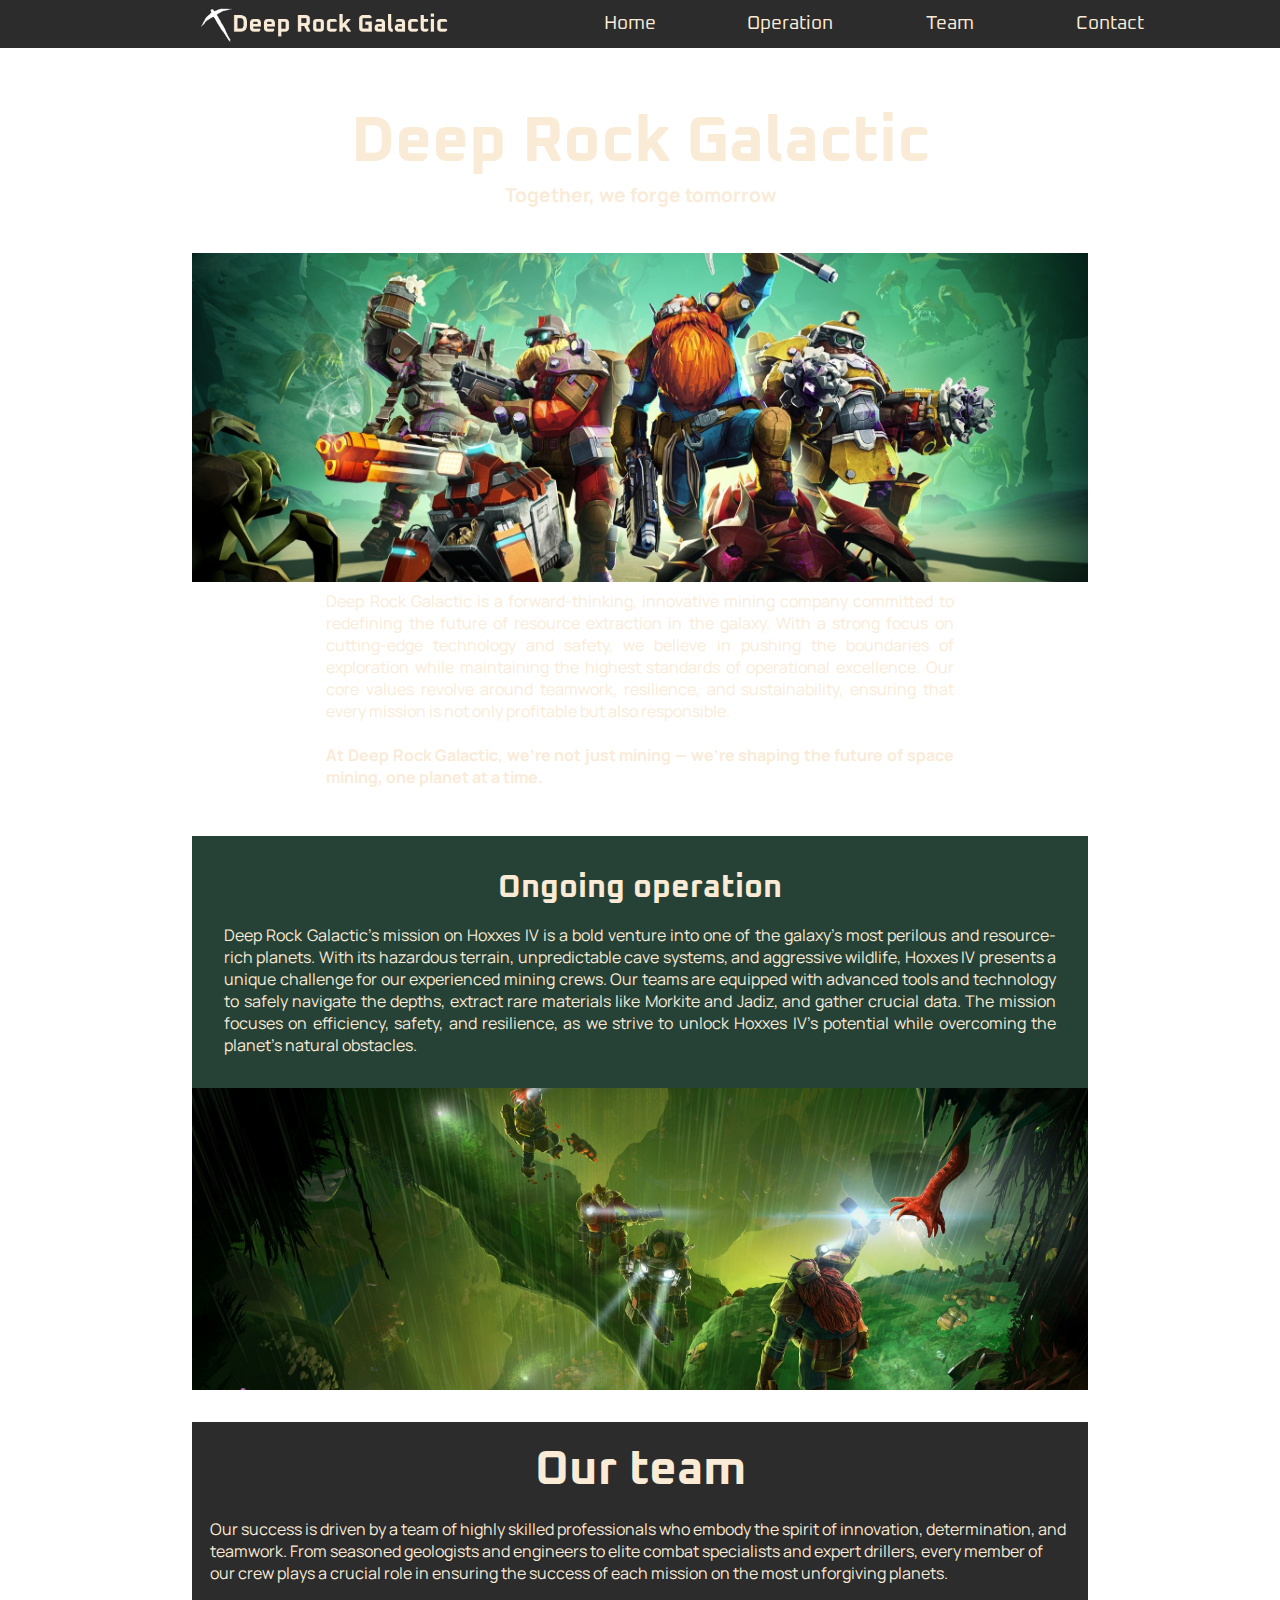
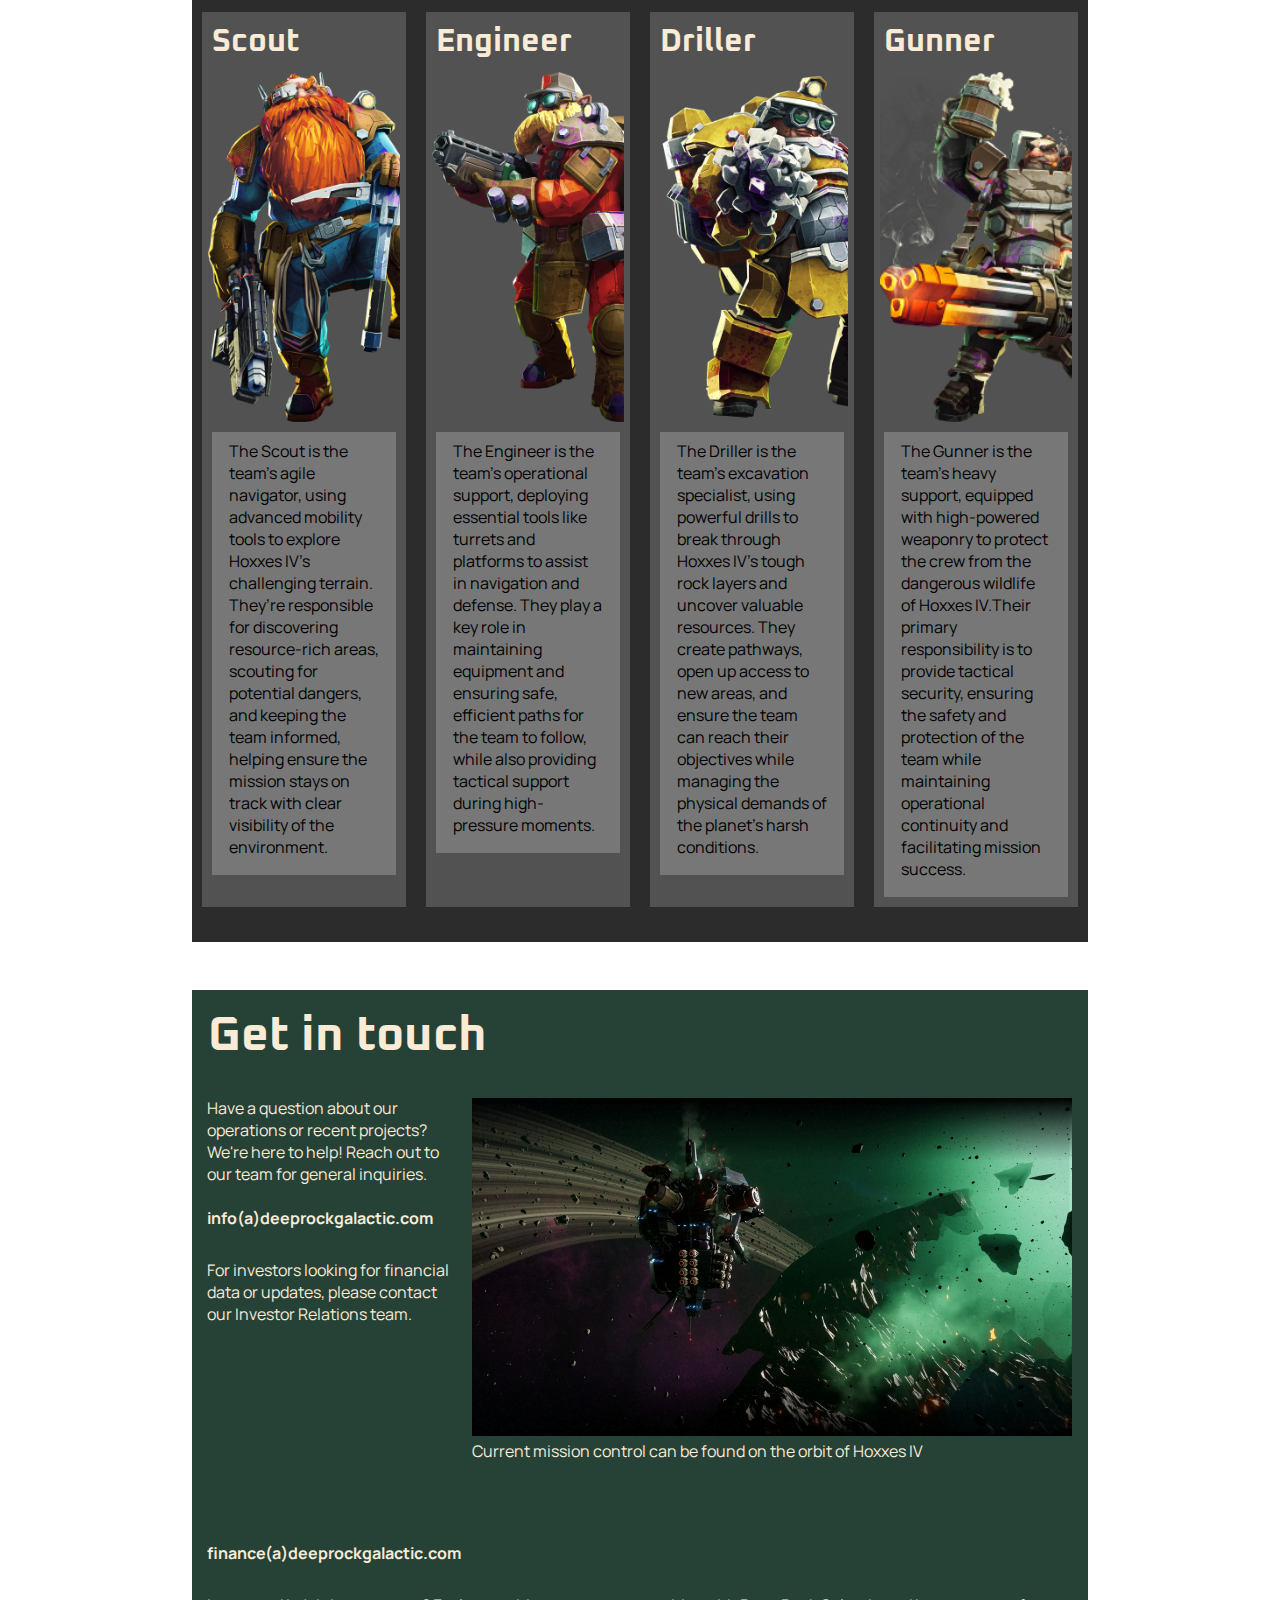
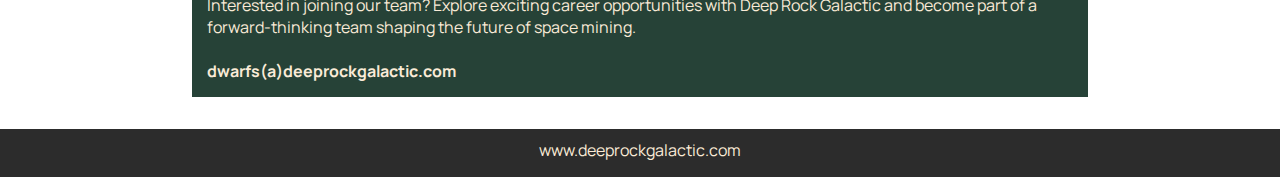
==== commit 33bdc835: "contact, footer, fixes" ====
--- a/index.html
+++ b/index.html
@@ -16,7 +16,7 @@
     <div class="topmenu_container">
     <div class="container">
     <header>
-    <h1><a href="https://www.deeprockgalactic.com" target="_blank" ><img src="logo02.png"></h1></a>
+    <h1><a href="https://www.deeprockgalactic.com" target="_blank" ><img src="logo02.png" alt="picaxe logo"></a></h1>
     <!--nav bar-->
     <nav>
       <ul>
@@ -33,14 +33,13 @@
 <section class="main">
     <!--top img-->
     <div class="title">
-      <h2 id="deeprock">Deep Rock Galactic</h1>
+      <h2 id="deeprock">Deep Rock Galactic</h2>
       <h2 id="together">Together, we forge tomorrow</h2>
     </div>
 
     <img
       class="titlepic"
       src="cover05.jpg"
-      width="70%"
       alt="Dwarfs of Deep Rock Galactic posing together"
     />
     <!--content-->
@@ -59,8 +58,9 @@
         >
       </p>
     </div>
+  <div class="operation">
     <h2 id="operation">Ongoing operation</h2>
-    <div class="operation">
+
       <p class="p1">
         Deep Rock Galactic's mission on Hoxxes IV is a bold venture into one of
         the galaxy's most perilous and resource-rich planets. With its hazardous
@@ -76,8 +76,7 @@
 
     <img
       class="teampic"
-      src="team02.jpg"
-      width="70%"
+      src="team02.JPG"
       alt="The team of dwarfs crossing a rock bridge in a dungeon"
     />
   </section>
@@ -138,33 +137,42 @@
         </article>
       </section>
     </div>
+    <div class="contact_container">
     <section class="contact">
+        <h2 id="contact">Get in touch</h2>
       <article class="concact">
-        <h2 id="contact">Get in touch</h2>
-        <p class="contact01">
-          Have a question about our operations or recent projects? We're here to
-          help! Reach out to our team for general inquiries.<br />info(a)deeprockgalactic.com
-        </p>
-        <p class="contact01">
-          For investors looking for financial data or updates, please contact
-          our Investor Relations team.<br />finance(a)deeprockgalactic.com
-        </p>
-        <p class="contact01">
-          Interested in joining our team? Explore exciting career opportunities
-          with Deep Rock Galactic and become part of a forward-thinking team
-          shaping the future of space mining.<br />dwarfs(a)deeprockgalactic.com
-        </p>
         <figure class="contact">
           <img
-            src="cover02.png"
-            alt="Deep Rock Galactic mission controll on the orbit of Hoxxes IV"
+                  src="cover02.png"
+                  alt="Deep Rock Galactic mission controll on the orbit of Hoxxes IV"
+                  class="responsive"
           />
 
           <figcaption>
             Current mission control can be found on the orbit of Hoxxes IV
           </figcaption>
         </figure>
+        <p class="contact01">
+          Have a question about our operations or recent projects? We're here to
+          help! Reach out to our team for general inquiries.<br /> <br><strong>
+          info(a)deeprockgalactic.com </strong>
+        </p>
+
+        <p class="contact01">
+          For investors looking for financial data or updates, please contact
+          our Investor Relations team.<br /><br><strong>finance(a)deeprockgalactic.com</strong>
+        </p>
+        <p class="contact01">
+          Interested in joining our team? Explore exciting career opportunities
+          with Deep Rock Galactic and become part of a forward-thinking team
+          shaping the future of space mining.<br /><br><strong>dwarfs(a)deeprockgalactic.com</strong>
+        </p>
+
       </article>
     </section>
+    </div>
+  <footer>
+    <a href="https://www.deeprockgalactic.com" target="blank">www.deeprockgalactic.com </a>
+  </footer>
   </body>
 </html>
--- a/style.css
+++ b/style.css
@@ -3,6 +3,9 @@
   margin:0;
   box-sizing: border-box;
 }
+html{
+  scroll-behavior: smooth;
+}
 body {
   background-image: url("background02.jpg");
   background-repeat: repeat;
@@ -11,7 +14,7 @@
   position: sticky;
   top: 0;
   display: flex;
-  background-color:#264237;
+  background-color: #2c2c2c;
   height: 3rem;
   width: 100%;
   overflow:hidden;
@@ -24,7 +27,6 @@
   
 }
 .container{
-  float:top;
   width: 70%;
   margin: auto;
 }
@@ -57,12 +59,13 @@
 
 li a {
   font-family: "Oxanium", sans-serif;
-  background-color: #264237;
-  color: #202020;
+  background-color: #2c2c2c;
+  color: antiquewhite;
   width: 10rem;
   display:block;
   text-align: center;
   line-height: 3rem;
+  font-size: 1.2rem;
   text-decoration: none;
 }
 
@@ -79,9 +82,7 @@
   width: 70%;
   margin:auto;
 }
-.p1{
-  font-family: "Manrope", sans-serif;
-}
+
 
 
 
@@ -89,24 +90,24 @@
   width: 100%;
   margin: auto;
   display: block;
-  padding-top: 7%;
+  padding-top: 4%;
   padding-bottom: 5%;
 }
 #deeprock {
   background-color: rgba(255, 228, 196, 0);
-text-align: center;
-font-family: "Oxanium", sans-serif;
-font-size: 5vw;
-margin-top: 5%;
-  color: antiquewhite;
-  margin: auto;
+  text-align: center;
+  font-family: "Oxanium", sans-serif;
+  font-size: 5vw;
+  margin-top: 2%;
+  color: antiquewhite;
+  margin-left: auto;
+  margin-right: auto;
   }
 #together {
-  background-color: rgba(255, 228, 196, 0);
 text-align: center;
 font-family: "Manrope", sans-serif;
-font: size 1.5vw;
-margin-top: 0%;
+font-size: 1.5vw;
+margin-top: 0;
   color: antiquewhite;
 
 }
@@ -130,19 +131,27 @@
 }
 
 .operation{
-  width: 60%;
-  margin:auto;
-  margin-top: 1%;
-  background-color: rgba(255, 0, 0, 0);
-  text-align: center;
+  width: 100%;
+  background-color: #264237FF;
+  text-align: center;
+  padding: 2rem;
+  margin-top: 3rem;
 }
 
 #operation {
-  background-color: rgba(255, 228, 196, 0);
-  text-align: center;
-  font-family: "Oxanium", sans-serif;
-  font: size 1.5vw;
-  margin-top: 0%;
+  color: antiquewhite;
+  text-align: center;
+  font-family: "Oxanium", sans-serif;
+  font-size:2rem;
+  margin-top: 0;
+  margin-bottom: 1rem;
+  width:100%;
+}
+.p1{
+  font-family: "Manrope", sans-serif;
+  color: antiquewhite;
+  text-align: justify;
+  text-justify: inter-word;
 }
 img.teampic {
   display: block;
@@ -156,9 +165,10 @@
 width:70%;
 display: flex;
 flex-wrap: wrap;
-background-color: #202020;
-margin:auto;
-margin-top:2%;
+background-color: #2c2c2c;
+margin-top: 2rem;
+  margin-left:auto;
+  margin-right:auto;
 padding-bottom: 2%;
 box-sizing: border-box;
 
@@ -166,8 +176,8 @@
 #team{
   font-family: "Oxanium", sans-serif;
   color: antiquewhite;
-  margin: auto;
-  font-size: 4vw;
+  margin:auto;
+  font-size: 3rem;
   padding-top: 2%;
 }
 
@@ -178,7 +188,7 @@
   padding: 10px;
   font-size: 2rem;
 }
-  .p2 {
+  .p2{
     color: #faebd7;
     font-family: "Manrope", sans-serif;
       width:100%;
@@ -187,7 +197,6 @@
   
   
 .introduction{
-  height: calc(article team_member + 20px);
   font-family: "Manrope", sans-serif;
   margin: 5%;
   padding: 8%;
@@ -199,7 +208,6 @@
   display:flex;
   justify-content: center;
   flex-wrap: wrap;
-  justify-content: flex-start;
   width:100%
 }
 
@@ -232,24 +240,61 @@
   background-image: url(gunner01.PNG);
 }
 
+.contact_container{
+  display: flex;
+  margin-top: 3rem;
+  width: 70%;
+  margin-left: auto;
+  margin-right: auto;
+}
+
 section.contact{
-  width: 70%;
+  width: 100%;
   background-color: #264237;
-  flex-wrap: wrap;
   margin:auto;
-  display: flex;
-}
+  margin-bottom: 2rem;
+
+}
+
 
 #contact{
   font-family: "Oxanium", sans-serif;
   color: antiquewhite;
-  width: 100%;
-  padding: 10px;
-  font-size: 2rem;
-}
-
+  margin:1rem;
+  font-size: 3rem;
+}
 
 p.contact01{
   font-family: "Manrope", sans-serif;
   padding:15px;
+  color: antiquewhite;
+}
+
+figure.contact{
+  float:right;
+  margin:1rem;
+  margin-bottom: 3rem;
+
+}
+.responsive{
+  height:auto;
+  width:100%;
+}
+figcaption{
+  margin-bottom: 2rem;
+  font-family: "Manrope", sans-serif;
+  color: antiquewhite;
+}
+footer {
+  background-color: #2c2c2c;
+  padding: 10px;
+  text-align: center;
+  color: white;
+  height:3rem;
+}
+footer a {
+  font-family: Manrope, sans-serif;
+  text-decoration: none;
+  color:antiquewhite;
+  font-size: 1rem;
 }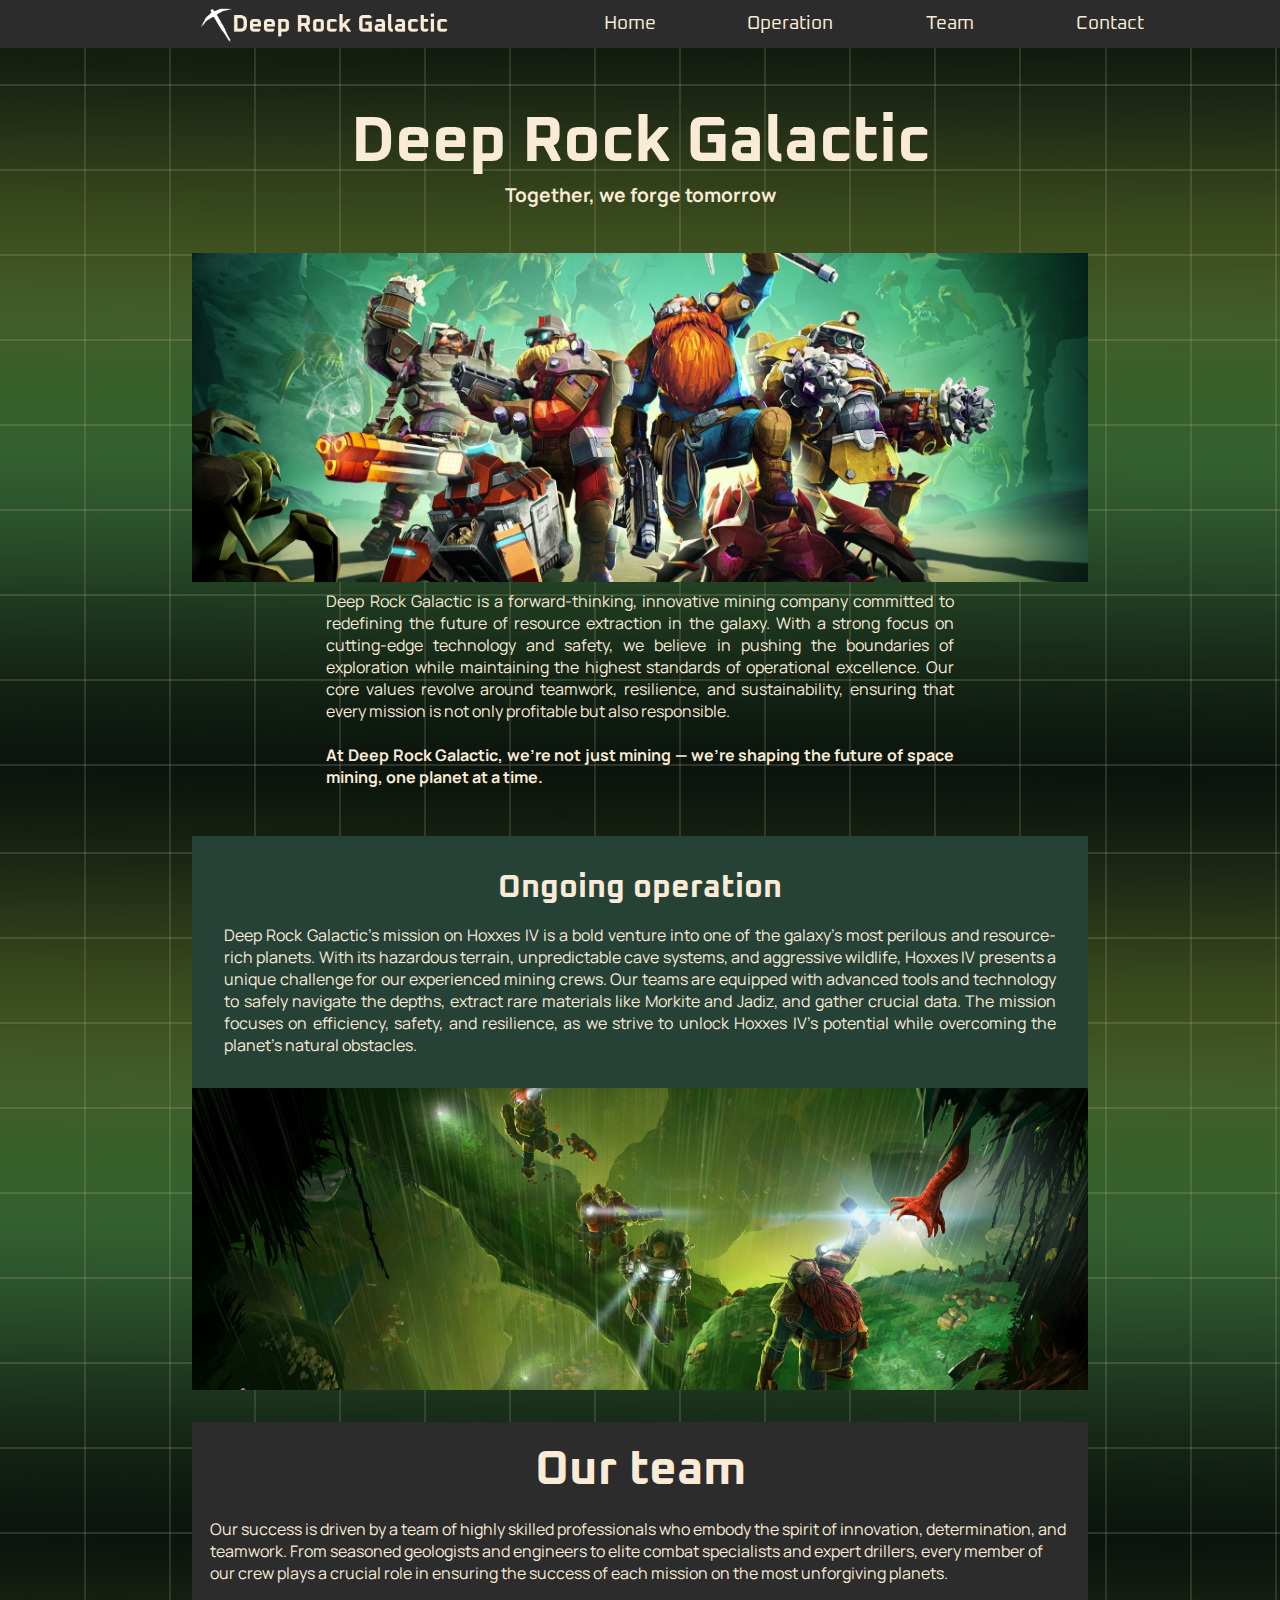
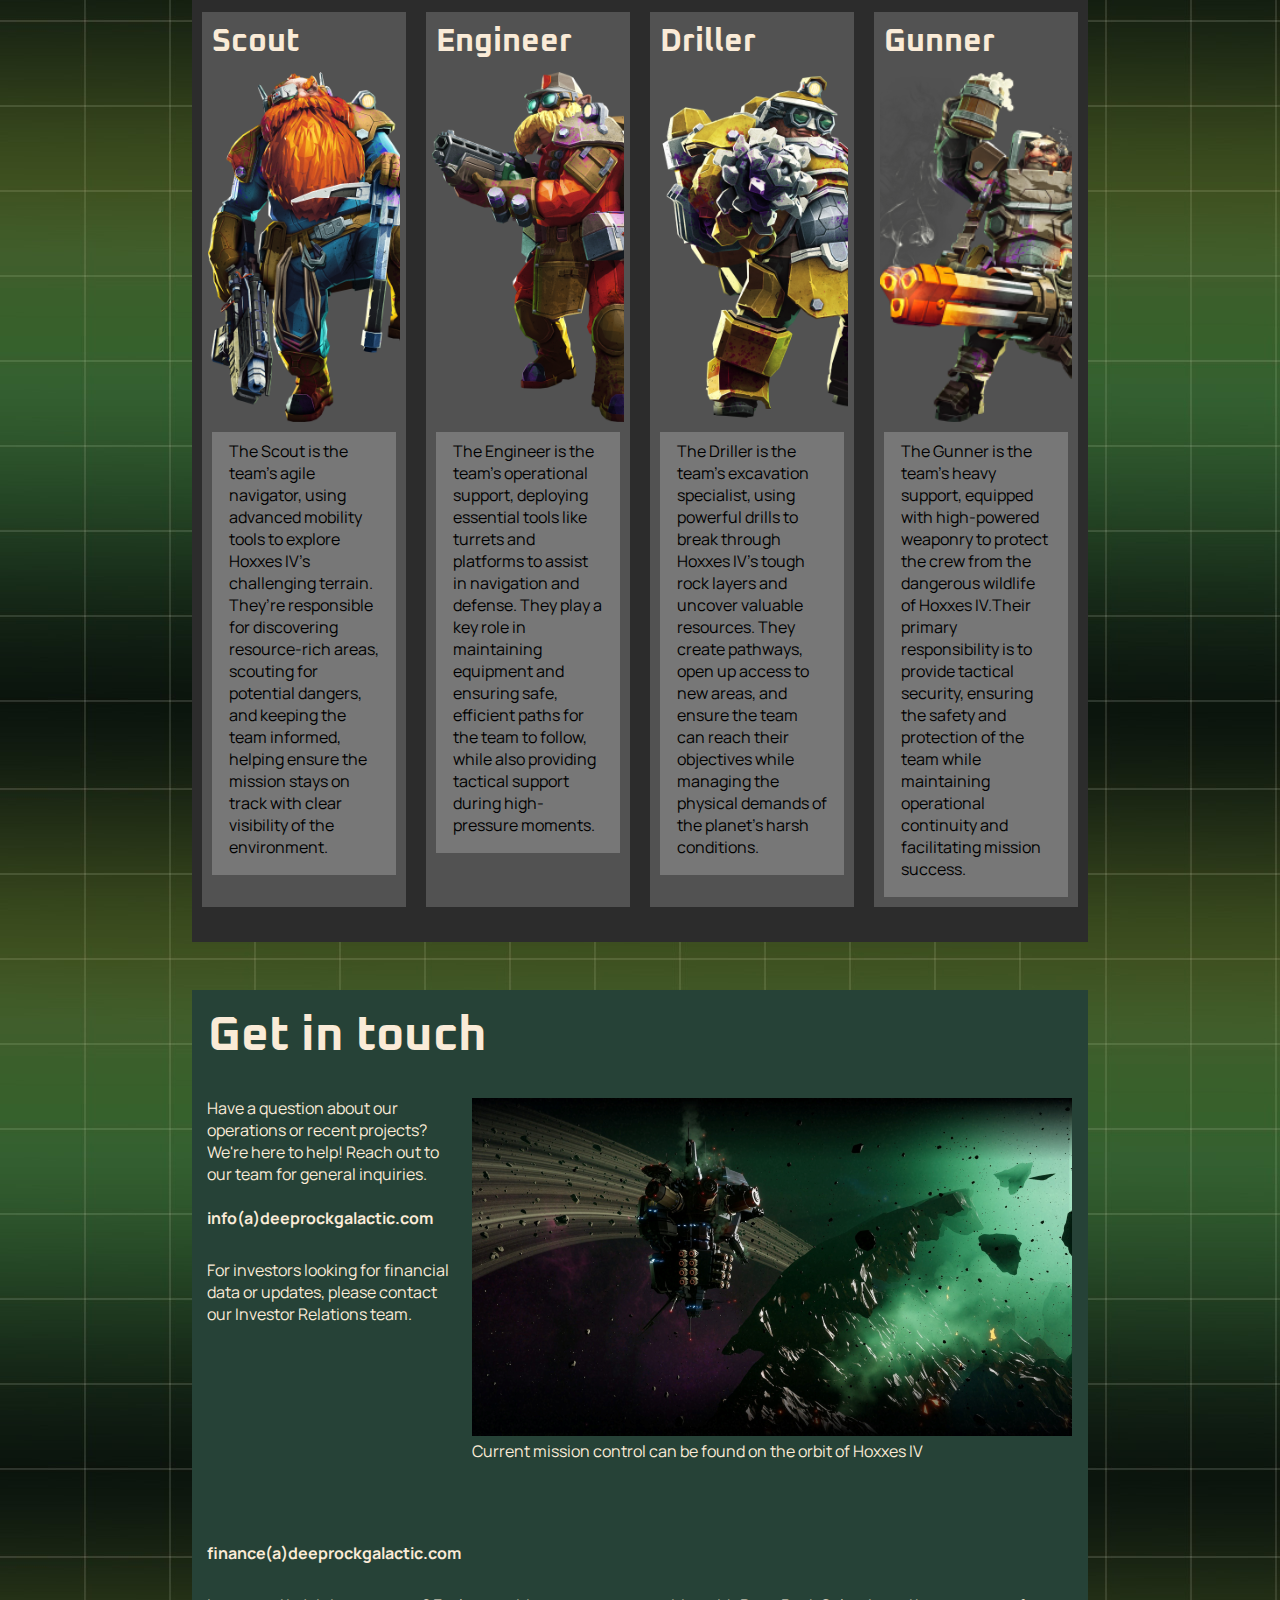
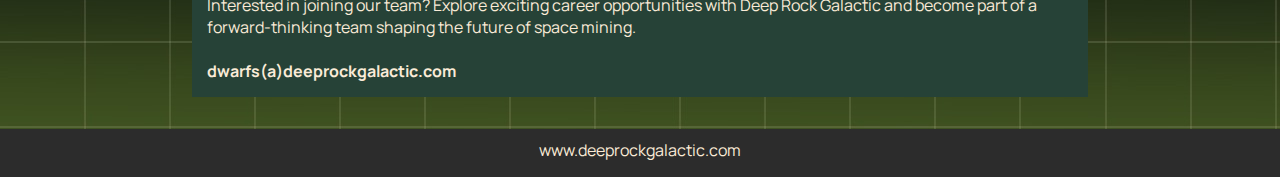
==== commit c313420e: "fixes" ====
--- a/index.html
+++ b/index.html
@@ -1,7 +1,7 @@
 <!DOCTYPE html>
 <html lang="en">
   <head>
-    <link rel="stylesheet" href="style.css" />
+    <link rel="stylesheet" href="css/style.css" />
     <meta charset="UTF-8" />
     <meta name="viewport" content="width=device-width, initial-scale=1.0" />
     <link rel="preconnect" href="https://fonts.googleapis.com" />
@@ -16,7 +16,7 @@
     <div class="topmenu_container">
     <div class="container">
     <header>
-    <h1><a href="https://www.deeprockgalactic.com" target="_blank" ><img src="logo02.png" alt="picaxe logo"></a></h1>
+    <h1><a href="https://www.deeprockgalactic.com" target="_blank" ><img src="/images/logo02.png" alt="picaxe logo"></a></h1>
     <!--nav bar-->
     <nav>
       <ul>
@@ -39,7 +39,7 @@
 
     <img
       class="titlepic"
-      src="cover05.jpg"
+      src="images/cover05.jpg"
       alt="Dwarfs of Deep Rock Galactic posing together"
     />
     <!--content-->
@@ -76,7 +76,7 @@
 
     <img
       class="teampic"
-      src="team02.JPG"
+      src="images/team02.JPG"
       alt="The team of dwarfs crossing a rock bridge in a dungeon"
     />
   </section>
@@ -143,7 +143,7 @@
       <article class="concact">
         <figure class="contact">
           <img
-                  src="cover02.png"
+                  src="images/cover02.png"
                   alt="Deep Rock Galactic mission controll on the orbit of Hoxxes IV"
                   class="responsive"
           />
--- a/css/style.css
+++ b/css/style.css
@@ -0,0 +1,300 @@
+*{
+  padding: 0;
+  margin:0;
+  box-sizing: border-box;
+}
+html{
+  scroll-behavior: smooth;
+}
+body {
+  background-image: url("/images/background02.JPG");
+  background-repeat: repeat;
+}
+.topmenu_container{
+  position: sticky;
+  top: 0;
+  display: flex;
+  background-color: #2c2c2c;
+  height: 3rem;
+  width: 100%;
+  overflow:hidden;
+  
+}
+
+header{
+  display: flex;
+  
+  
+}
+.container{
+  width: 70%;
+  margin: auto;
+}
+h1{
+  height:3rem;
+  justify-content: space-between;
+  width: 40%;
+  overflow: hidden;
+
+}
+h1 img{
+  padding:5px;
+  height:3rem;
+  justify-content: space-between;
+}
+
+nav{
+  width: 60%;
+
+}
+ul {
+  
+  display:flex;
+  list-style-type: none;
+  justify-content:space-between;
+  background-color: #2c2c2c;
+  width:100%;
+}
+
+
+li a {
+  font-family: "Oxanium", sans-serif;
+  background-color: #2c2c2c;
+  color: antiquewhite;
+  width: 10rem;
+  display:block;
+  text-align: center;
+  line-height: 3rem;
+  font-size: 1.2rem;
+  text-decoration: none;
+}
+
+
+li a:hover:not(.active) {
+  background-color: #55665f;
+}
+
+.active {
+  background-color: #264237;
+}
+
+.main{
+  width: 70%;
+  margin:auto;
+}
+
+
+
+
+.title {
+  width: 100%;
+  margin: auto;
+  display: block;
+  padding-top: 4%;
+  padding-bottom: 5%;
+}
+#deeprock {
+  background-color: rgba(255, 228, 196, 0);
+  text-align: center;
+  font-family: "Oxanium", sans-serif;
+  font-size: 5vw;
+  margin-top: 2%;
+  color: antiquewhite;
+  margin-left: auto;
+  margin-right: auto;
+  }
+#together {
+text-align: center;
+font-family: "Manrope", sans-serif;
+font-size: 1.5vw;
+margin-top: 0;
+  color: antiquewhite;
+
+}
+
+img.titlepic {
+  display: block;
+  margin-left: auto;
+  margin-right: auto; 
+  width:100%;
+  
+}
+
+.about{
+  width: 70%;
+  margin:auto;
+  margin-top: 1%;
+  background-color: rgba(255, 0, 0, 0);
+  text-align: center;
+  color: antiquewhite;
+
+}
+
+.operation{
+  width: 100%;
+  background-color: #264237FF;
+  text-align: center;
+  padding: 2rem;
+  margin-top: 3rem;
+}
+
+#operation {
+  color: antiquewhite;
+  text-align: center;
+  font-family: "Oxanium", sans-serif;
+  font-size:2rem;
+  margin-top: 0;
+  margin-bottom: 1rem;
+  width:100%;
+}
+.p1{
+  font-family: "Manrope", sans-serif;
+  color: antiquewhite;
+  text-align: justify;
+  text-justify: inter-word;
+}
+img.teampic {
+  display: block;
+  margin-left: auto;
+  margin-right: auto;
+  width: 100%;
+
+}
+
+.our_team{
+width:70%;
+display: flex;
+flex-wrap: wrap;
+background-color: #2c2c2c;
+margin-top: 2rem;
+  margin-left:auto;
+  margin-right:auto;
+padding-bottom: 2%;
+box-sizing: border-box;
+
+}
+#team{
+  font-family: "Oxanium", sans-serif;
+  color: antiquewhite;
+  margin:auto;
+  font-size: 3rem;
+  padding-top: 2%;
+}
+
+h3.team {
+  font-family: "Oxanium", sans-serif;
+  color: antiquewhite;
+  width: 100%;
+  padding: 10px;
+  font-size: 2rem;
+}
+  .p2{
+    color: #faebd7;
+    font-family: "Manrope", sans-serif;
+      width:100%;
+      padding:2%
+  }
+  
+  
+.introduction{
+  font-family: "Manrope", sans-serif;
+  margin: 5%;
+  padding: 8%;
+  padding-top: 4%;
+  background-color: rgb(119, 119, 119);
+}
+
+section.team_container{
+  display:flex;
+  justify-content: center;
+  flex-wrap: wrap;
+  width:100%
+}
+
+article.team_member{
+  background-color: #525252;
+  flex: 1 1 22%;
+  min-width: 200px; 
+  margin:10px;
+}
+
+.image{
+  height: 350px;
+  margin-bottom: 5%;
+  margin-left: 3%;
+  margin-right: 3%;
+  background-size: cover;
+}
+
+.dwarf01{
+  background-image: url(/images/scout01.png);
+}
+
+.dwarf02{
+  background-image: url(/images/engineer01.png);
+}
+.dwarf03{
+  background-image: url(/images/driller01.png);
+}
+.dwarf04{
+  background-image: url(/images/gunner01.PNG);
+}
+
+.contact_container{
+  display: flex;
+  margin-top: 3rem;
+  width: 70%;
+  margin-left: auto;
+  margin-right: auto;
+}
+
+section.contact{
+  width: 100%;
+  background-color: #264237;
+  margin:auto;
+  margin-bottom: 2rem;
+
+}
+
+
+#contact{
+  font-family: "Oxanium", sans-serif;
+  color: antiquewhite;
+  margin:1rem;
+  font-size: 3rem;
+}
+
+p.contact01{
+  font-family: "Manrope", sans-serif;
+  padding:15px;
+  color: antiquewhite;
+}
+
+figure.contact{
+  float:right;
+  margin:1rem;
+  margin-bottom: 3rem;
+
+}
+.responsive{
+  height:auto;
+  width:100%;
+}
+figcaption{
+  margin-bottom: 2rem;
+  font-family: "Manrope", sans-serif;
+  color: antiquewhite;
+}
+footer {
+  background-color: #2c2c2c;
+  padding: 10px;
+  text-align: center;
+  color: white;
+  height:3rem;
+}
+footer a {
+  font-family: Manrope, sans-serif;
+  text-decoration: none;
+  color:antiquewhite;
+  font-size: 1rem;
+}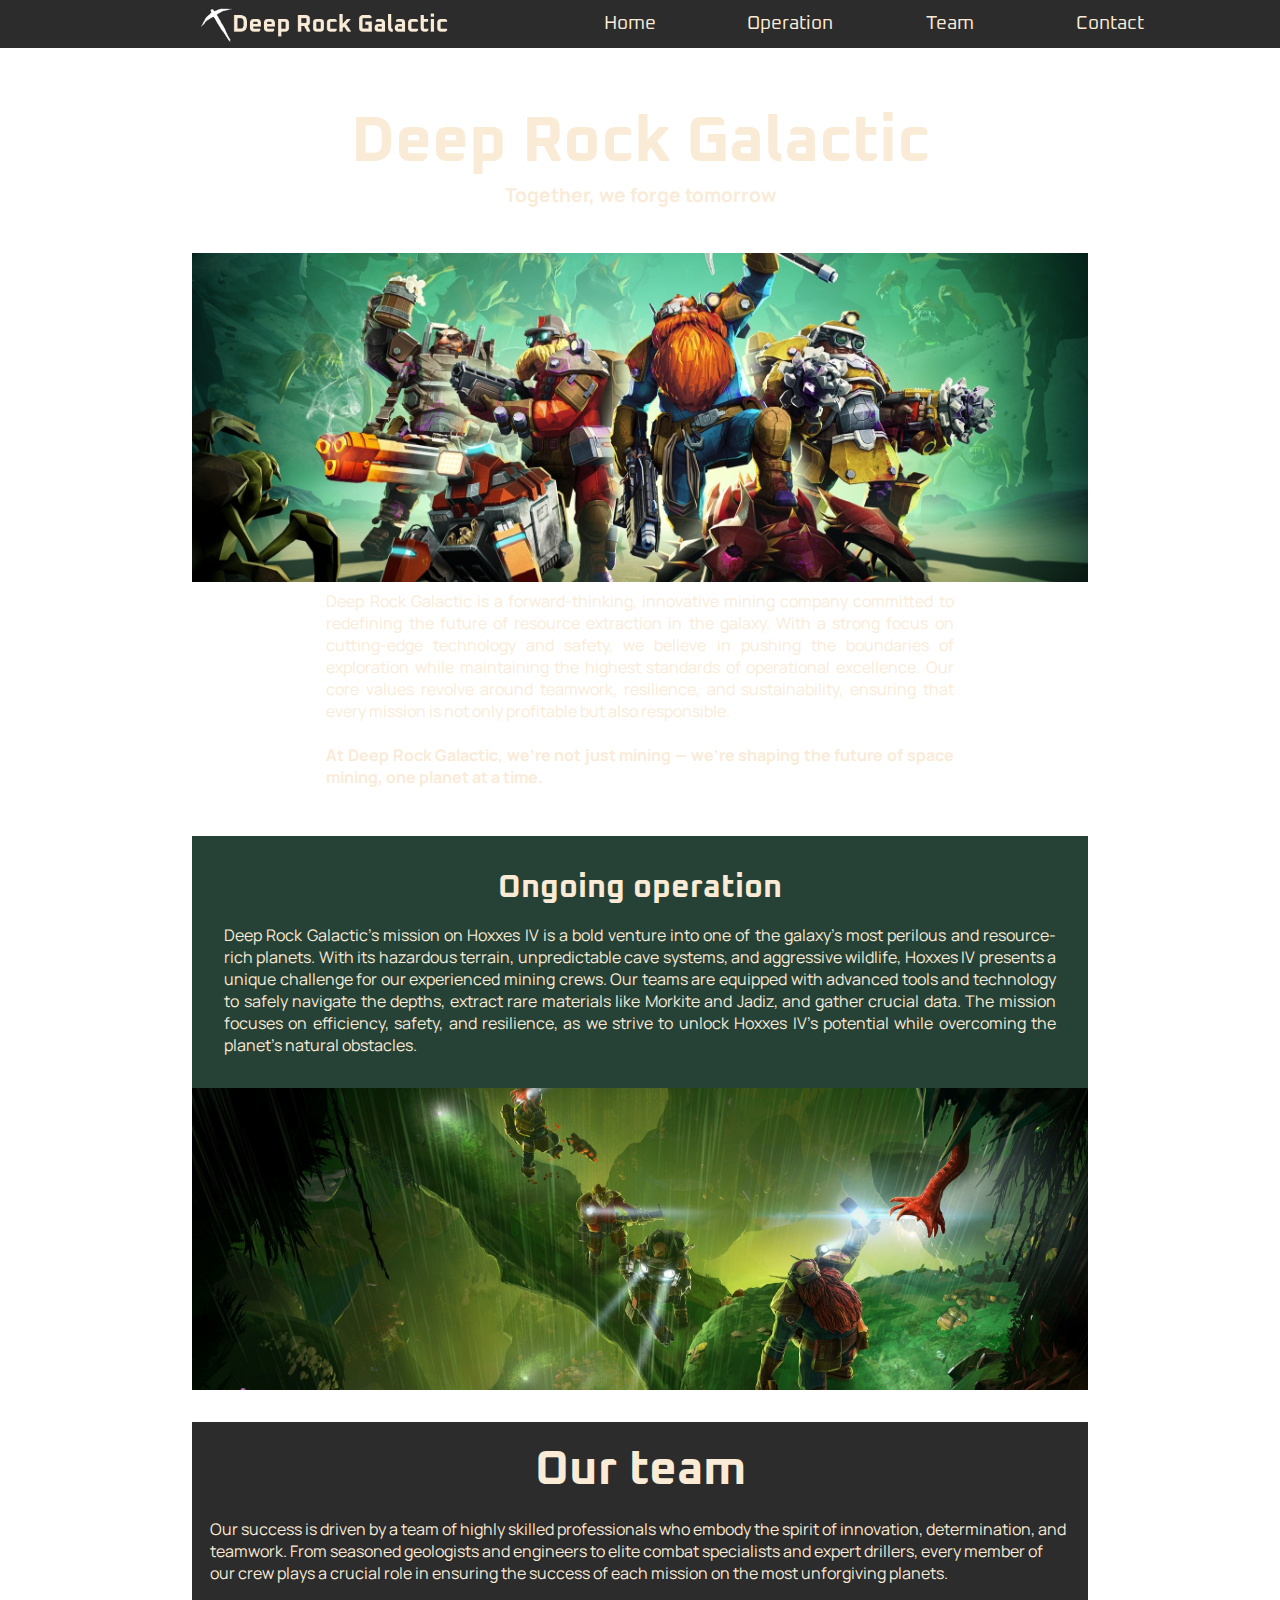
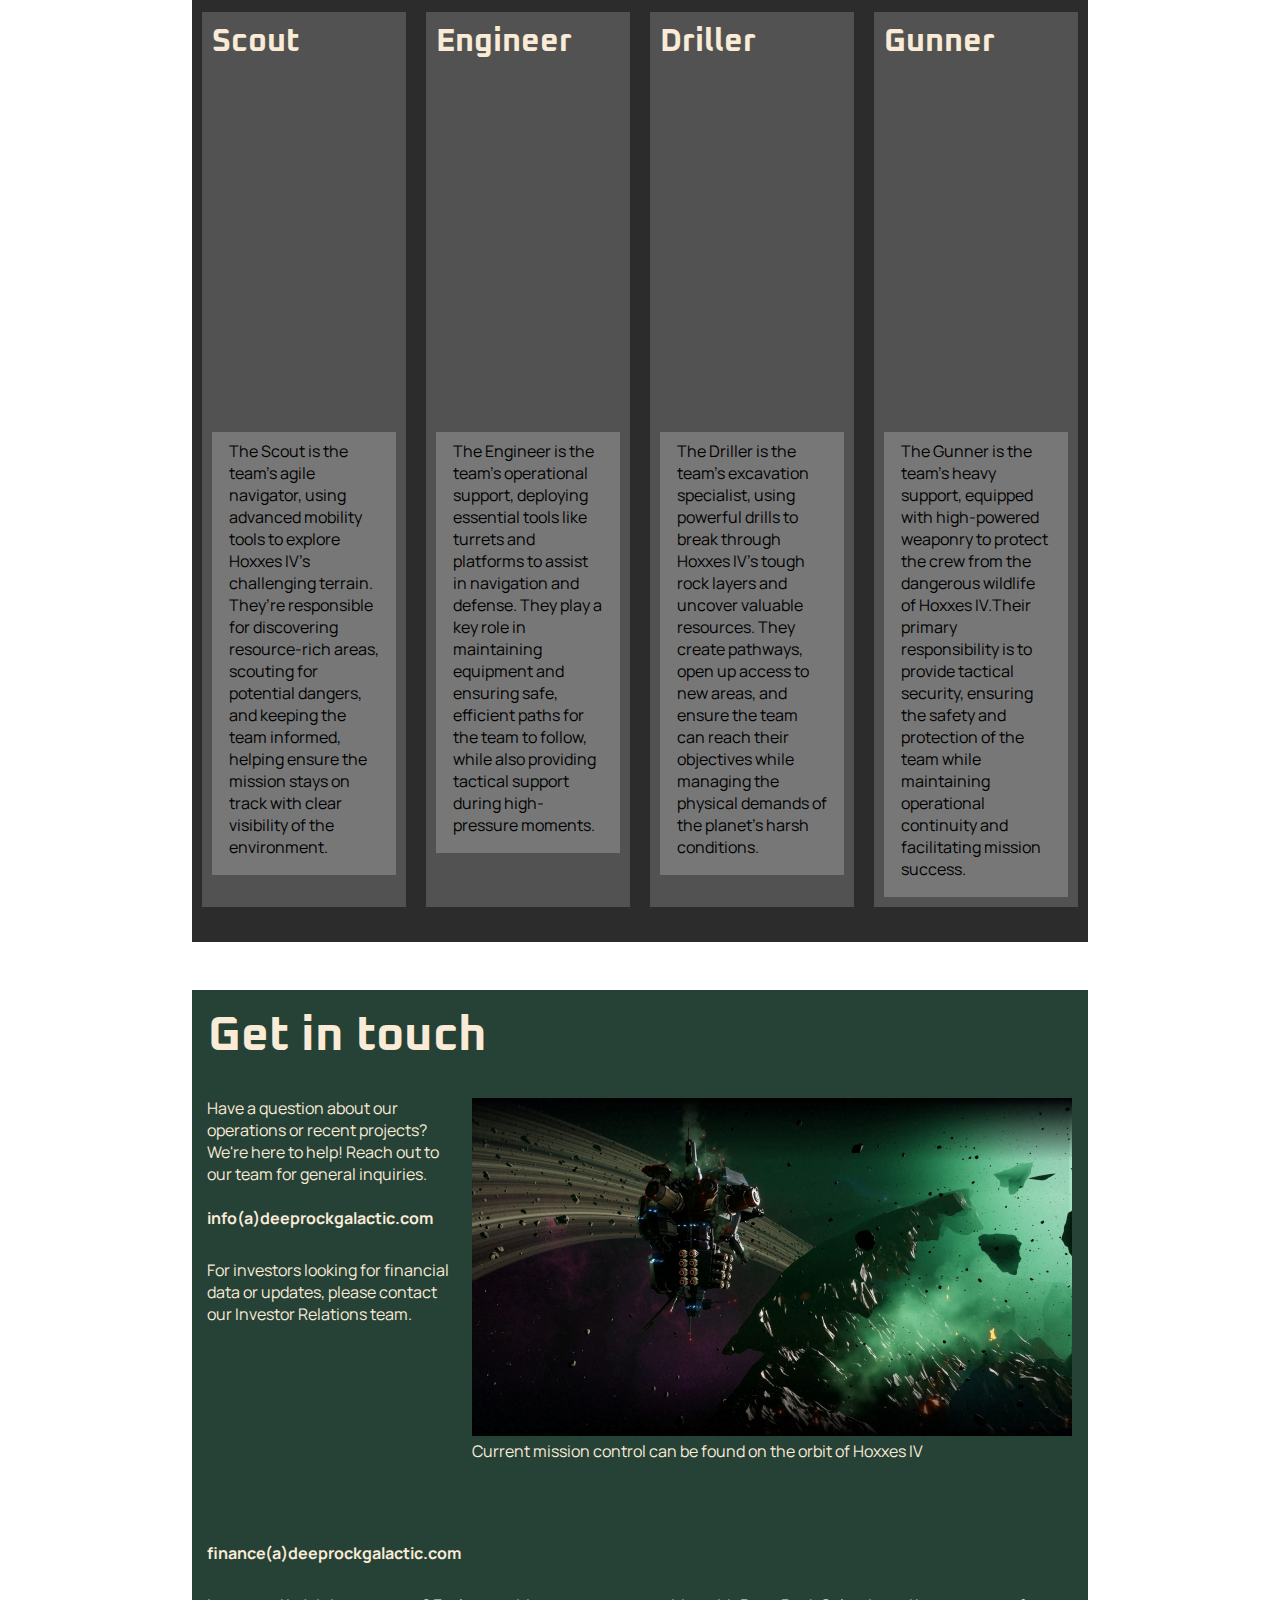
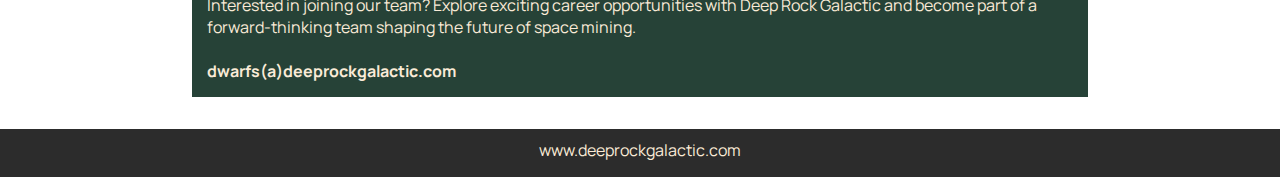
==== commit 99a7632e: "fixes" ====
--- a/index.html
+++ b/index.html
@@ -16,7 +16,7 @@
     <div class="topmenu_container">
     <div class="container">
     <header>
-    <h1><a href="https://www.deeprockgalactic.com" target="_blank" ><img src="/images/logo02.png" alt="picaxe logo"></a></h1>
+    <h1><a href="https://www.deeprockgalactic.com" target="_blank" ><img src="images/logo02.png" alt="picaxe logo"></a></h1>
     <!--nav bar-->
     <nav>
       <ul>
--- a/css/style.css
+++ b/css/style.css
@@ -7,7 +7,7 @@
   scroll-behavior: smooth;
 }
 body {
-  background-image: url("/images/background02.JPG");
+  background-image: url("images/background02.JPG");
   background-repeat: repeat;
 }
 .topmenu_container{
@@ -227,17 +227,17 @@
 }
 
 .dwarf01{
-  background-image: url(/images/scout01.png);
+  background-image: url(images/scout01.png);
 }
 
 .dwarf02{
-  background-image: url(/images/engineer01.png);
+  background-image: url(images/engineer01.png);
 }
 .dwarf03{
-  background-image: url(/images/driller01.png);
+  background-image: url(images/driller01.png);
 }
 .dwarf04{
-  background-image: url(/images/gunner01.PNG);
+  background-image: url(images/gunner01.PNG);
 }
 
 .contact_container{
